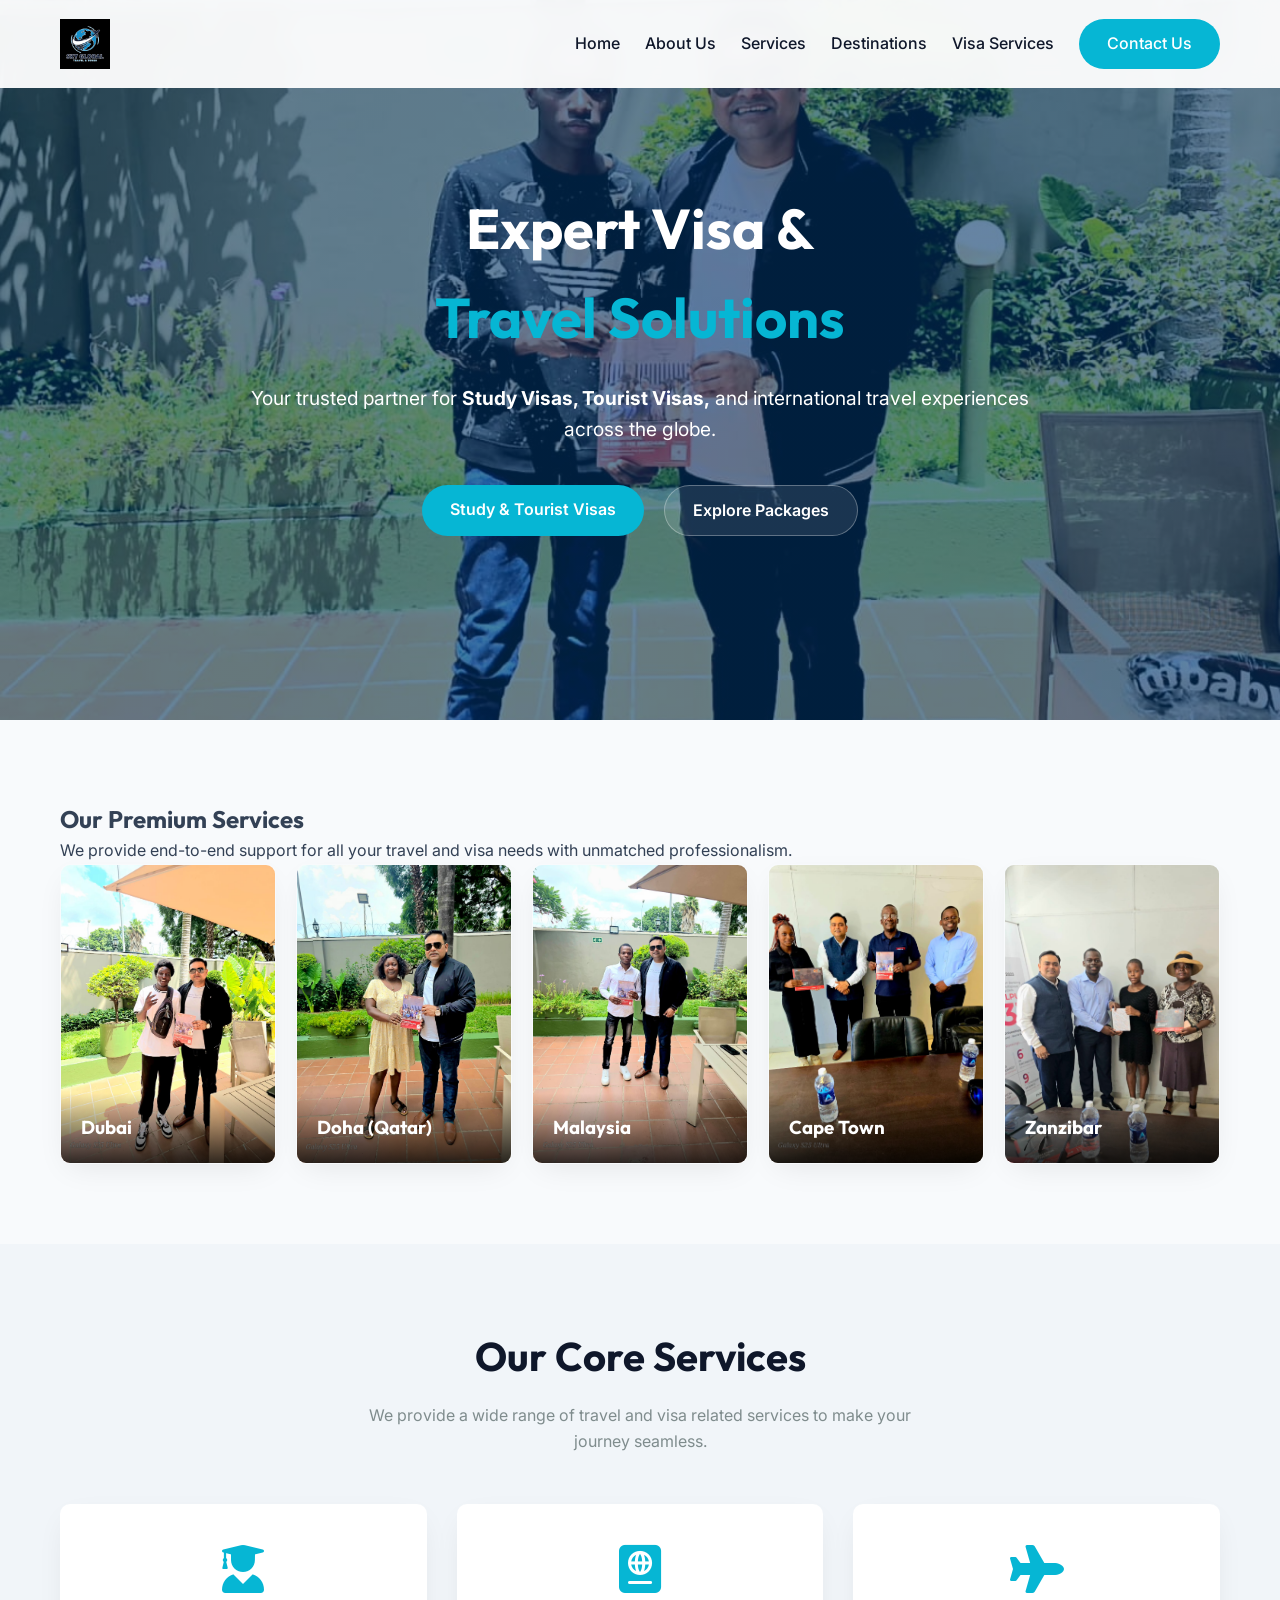
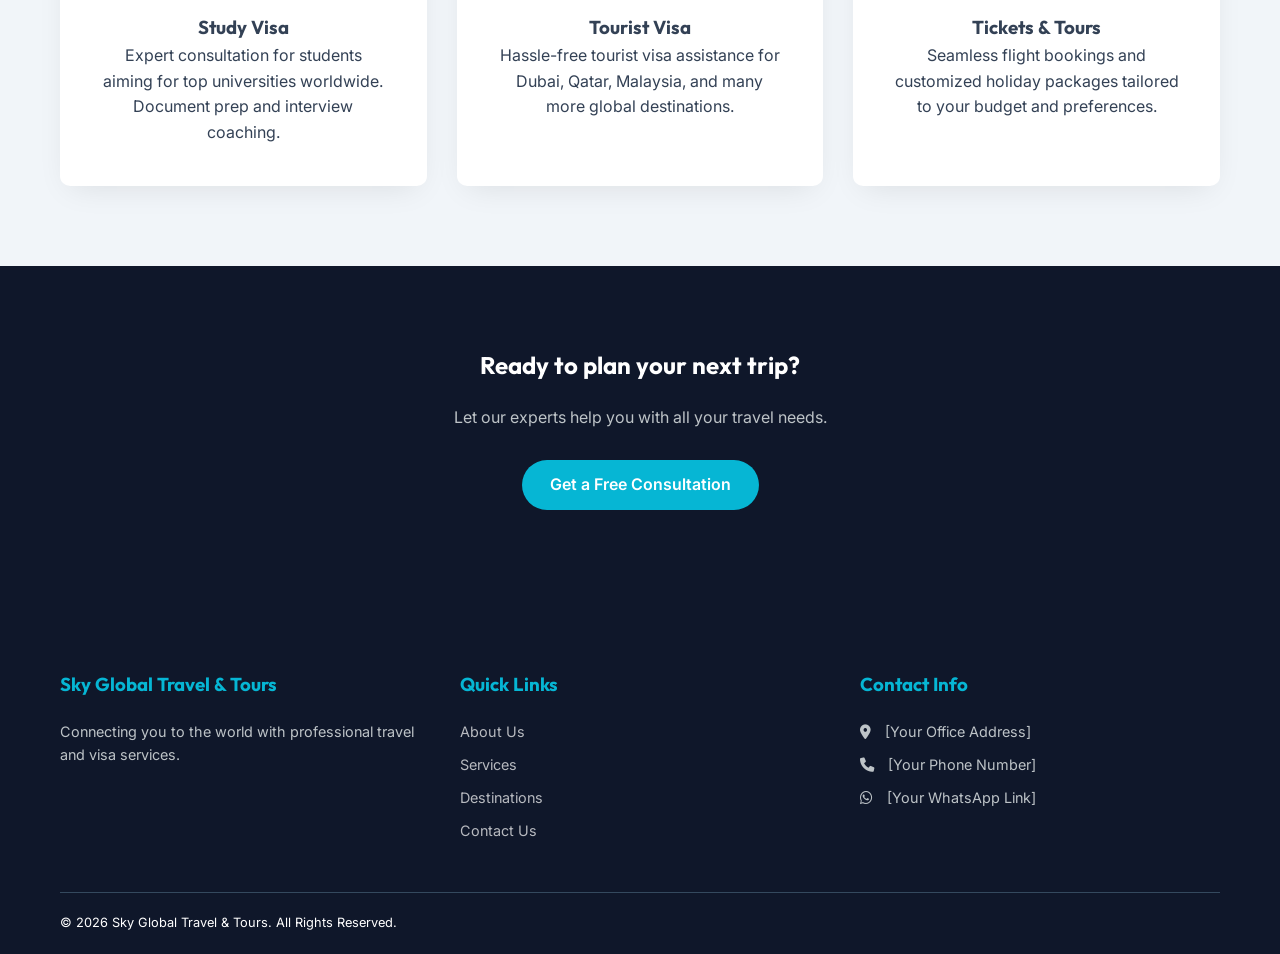
==== index.html @ 218b93a6 "Added travel website files" ====
<!DOCTYPE html>
<html lang="en">

<head>
    <meta charset="UTF-8">
    <meta name="viewport" content="width=device-width, initial-scale=1.0">
    <title>Sky Global Travel & Tours - Your Trusted Travel Partner</title>
    <link rel="stylesheet" href="style/main.css">
    <link rel="stylesheet" href="https://cdnjs.cloudflare.com/ajax/libs/font-awesome/6.0.0/css/all.min.css">
    <link
        href="https://fonts.googleapis.com/css2?family=Inter:wght@400;500;600&family=Outfit:wght@600;700;800&display=swap"
        rel="stylesheet">
    <style>
        .hero {
            height: 80vh;
            background: linear-gradient(rgba(0, 51, 102, 0.6), rgba(0, 51, 102, 0.6)), url('images/IMG_5552.JPG');
            background-size: cover;
            background-position: center;
            display: flex;
            align-items: center;
            justify-content: center;
            text-align: center;
            color: white;
            padding: 0 20px;
        }

        .hero-content h1 {
            font-size: 3.5rem;
            margin-bottom: 20px;
            font-weight: 700;
        }

        .hero-content p {
            font-size: 1.2rem;
            max-width: 800px;
            margin: 0 auto 30px;
        }

        .destination-grid {
            display: grid;
            grid-template-columns: repeat(auto-fit, minmax(200px, 1fr));
            gap: 20px;
        }

        .dest-card {
            position: relative;
            border-radius: 10px;
            overflow: hidden;
            height: 300px;
            box-shadow: var(--shadow);
        }

        .dest-card img {
            width: 100%;
            height: 100%;
            object-fit: cover;
            transition: var(--transition);
        }

        .dest-card:hover img {
            transform: scale(1.1);
        }

        .dest-info {
            position: absolute;
            bottom: 0;
            left: 0;
            right: 0;
            background: linear-gradient(transparent, rgba(0, 0, 0, 0.8));
            padding: 20px;
            color: white;
        }

        .services-grid {
            display: grid;
            grid-template-columns: repeat(auto-fit, minmax(280px, 1fr));
            gap: 30px;
        }

        .service-card {
            background: white;
            padding: 40px;
            border-radius: 10px;
            text-align: center;
            box-shadow: var(--shadow);
            transition: var(--transition);
        }

        .service-card:hover {
            transform: translateY(-10px);
        }

        .service-card i {
            font-size: 3rem;
            color: var(--secondary-color);
            margin-bottom: 20px;
        }
    </style>
</head>

<body>

    <header>
        <div class="container nav-container">
            <div class="logo">
                <a href="index.html"><img src="images/logo/logo.jpeg" alt="Sky Global Logo"></a>
            </div>
            <nav>
                <ul class="nav-links">
                    <li><a href="index.html">Home</a></li>
                    <li><a href="about.html">About Us</a></li>
                    <li><a href="services.html">Services</a></li>
                    <li><a href="destinations.html">Destinations</a></li>
                    <li><a href="visa-services.html">Visa Services</a></li>
                    <li><a href="contact.html" class="btn-primary">Contact Us</a></li>
                </ul>
                <div class="mobile-menu-btn" style="display: none;">
                    <i class="fas fa-bars"></i>
                </div>
            </nav>
        </div>
    </header>

    <section class="hero">
        <div class="hero-content reveal">
            <h1>Expert Visa & <br><span style="color: var(--secondary-color);">Travel Solutions</span></h1>
            <p>Your trusted partner for <strong>Study Visas, Tourist Visas,</strong> and international travel
                experiences across the globe.</p>
            <div style="display: flex; gap: 20px; justify-content: center; margin-top: 40px;">
                <a href="visa-services.html" class="btn-primary">Study & Tourist Visas</a>
                <a href="destinations.html" class="btn-primary"
                    style="background: rgba(255,255,255,0.1); backdrop-filter: blur(5px); border: 1px solid rgba(255,255,255,0.3);">Explore
                    Packages</a>
            </div>
        </div>
    </section>

    <section class="section">
        <div class="container">
            <div class="section-header reveal">
                <h2>Our Premium Services</h2>
                <div class="header-line"></div>
                <p>We provide end-to-end support for all your travel and visa needs with unmatched professionalism.</p>
            </div>
            <div class="destination-grid reveal">
                <div class="dest-card">
                    <img src="images/IMG_5553.JPG" alt="Dubai">
                    <div class="dest-info">
                        <h3>Dubai</h3>
                    </div>
                </div>
                <div class="dest-card">
                    <img src="images/IMG_5554.JPG" alt="Doha">
                    <div class="dest-info">
                        <h3>Doha (Qatar)</h3>
                    </div>
                </div>
                <div class="dest-card">
                    <img src="images/IMG_5555.JPG" alt="Malaysia">
                    <div class="dest-info">
                        <h3>Malaysia</h3>
                    </div>
                </div>
                <div class="dest-card">
                    <img src="images/IMG_5556.JPG" alt="Cape Town">
                    <div class="dest-info">
                        <h3>Cape Town</h3>
                    </div>
                </div>
                <div class="dest-card">
                    <img src="images/IMG_5557.JPG" alt="Zanzibar">
                    <div class="dest-info">
                        <h3>Zanzibar</h3>
                    </div>
                </div>
            </div>
        </div>
    </section>

    <section class="section" style="background: var(--light-bg);">
        <div class="container">
            <div class="section-title">
                <h2>Our Core Services</h2>
                <p>We provide a wide range of travel and visa related services to make your journey seamless.</p>
            </div>
            <div class="services-grid">
                <div class="service-card">
                    <i class="fas fa-user-graduate"></i>
                    <h3>Study Visa</h3>
                    <p>Expert consultation for students aiming for top universities worldwide. Document prep and
                        interview coaching.</p>
                </div>
                <div class="service-card">
                    <i class="fas fa-passport"></i>
                    <h3>Tourist Visa</h3>
                    <p>Hassle-free tourist visa assistance for Dubai, Qatar, Malaysia, and many more global
                        destinations.</p>
                </div>
                <div class="service-card">
                    <i class="fas fa-plane"></i>
                    <h3>Tickets & Tours</h3>
                    <p>Seamless flight bookings and customized holiday packages tailored to your budget and preferences.
                    </p>
                </div>
            </div>
        </div>
    </section>

    <section class="section" style="background: var(--primary-color); color: white; text-align: center;">
        <div class="container">
            <h2>Ready to plan your next trip?</h2>
            <p style="margin: 20px 0 30px; color: #BDC3C7;">Let our experts help you with all your travel needs.</p>
            <a href="contact.html" class="btn-primary" style="background: var(--secondary-color);">Get a Free
                Consultation</a>
        </div>
    </section>

    <footer>
        <div class="container">
            <div class="footer-grid">
                <div class="footer-section">
                    <h3>Sky Global Travel & Tours</h3>
                    <p>Connecting you to the world with professional travel and visa services.</p>
                </div>
                <div class="footer-section">
                    <h3>Quick Links</h3>
                    <ul>
                        <li><a href="about.html">About Us</a></li>
                        <li><a href="services.html">Services</a></li>
                        <li><a href="destinations.html">Destinations</a></li>
                        <li><a href="contact.html">Contact Us</a></li>
                    </ul>
                </div>
                <div class="footer-section">
                    <h3>Contact Info</h3>
                    <p><i class="fas fa-map-marker-alt" style="margin-right: 10px;"></i> [Your Office Address]</p>
                    <p><i class="fas fa-phone" style="margin-right: 10px;"></i> [Your Phone Number]</p>
                    <p><i class="fab fa-whatsapp" style="margin-right: 10px;"></i> [Your WhatsApp Link]</p>
                </div>
            </div>
            <div class="footer-bottom">
                <p>&copy; 2026 Sky Global Travel & Tours. All Rights Reserved.</p>
            </div>
        </div>
    </footer>

    <script src="js/main.js"></script>
</body>

</html>
---- style/main.css ----
:root {
    --primary-color: #0f172a;
    --secondary-color: #06b6d4;
    --accent-color: #f8fafc;
    --text-color: #334155;
    --light-bg: #f1f5f9;
    --glass-bg: rgba(255, 255, 255, 0.7);
    --glass-border: rgba(255, 255, 255, 0.2);
    --transition: all 0.4s cubic-bezier(0.4, 0, 0.2, 1);
    --shadow: 0 10px 30px -10px rgba(0, 0, 0, 0.1);
    --font-heading: 'Outfit', sans-serif;
    --font-body: 'Inter', sans-serif;
}

* {
    margin: 0;
    padding: 0;
    box-sizing: border-box;
}

body {
    font-family: var(--font-body);
    line-height: 1.6;
    color: var(--text-color);
    background-color: var(--accent-color);
    overflow-x: hidden;
}

h1,
h2,
h3,
h4,
.logo {
    font-family: var(--font-heading);
    font-weight: 700;
}

a {
    text-decoration: none;
    color: inherit;
    transition: var(--transition);
}

ul {
    list-style: none;
}

img {
    max-width: 100%;
    display: block;
}

.container {
    max-width: 1200px;
    margin: 0 auto;
    padding: 0 20px;
}

/* Header Styles */
/* Glassmorphism Classes */
.glass {
    background: var(--glass-bg);
    backdrop-filter: blur(12px);
    -webkit-backdrop-filter: blur(12px);
    border: 1px solid var(--glass-border);
}

header {
    background: rgba(255, 255, 255, 0.95);
    backdrop-filter: blur(10px);
    color: var(--primary-color);
    padding: 1.2rem 0;
    position: fixed;
    width: 100%;
    top: 0;
    z-index: 1000;
    transition: var(--transition);
}

header.scrolled {
    padding: 0.8rem 0;
    background: white;
    box-shadow: var(--shadow);
}

header nav ul li a {
    color: var(--primary-color) !important;
}

header .btn-primary {
    color: white !important;
}

.nav-container {
    display: flex;
    justify-content: space-between;
    align-items: center;
}

.logo {
    display: flex;
    align-items: center;
}

.logo img {
    height: 50px;
    /* Slightly smaller for better fit */
    width: auto;
}

.nav-links {
    display: flex;
    gap: 25px;
    align-items: center;
}

.nav-links a {
    font-weight: 500;
    color: var(--primary-color);
}

.nav-links a:hover {
    color: var(--secondary-color);
}

.btn-primary {
    background: var(--secondary-color);
    color: white;
    padding: 12px 28px;
    border-radius: 50px;
    text-decoration: none;
    font-weight: 600;
    transition: var(--transition);
    display: inline-block;
}

.btn-primary:hover {
    background: #0891b2;
    transform: scale(1.05);
    box-shadow: 0 10px 20px -5px rgba(6, 182, 212, 0.4);
}

/* Animations */
@keyframes fadeUp {
    from {
        opacity: 0;
        transform: translateY(30px);
    }

    to {
        opacity: 1;
        transform: translateY(0);
    }
}

@keyframes fadeIn {
    from {
        opacity: 0;
    }

    to {
        opacity: 1;
    }
}

.reveal {
    opacity: 0;
    transition: var(--transition);
}

.reveal.active {
    animation: fadeUp 0.8s forwards;
}

.hero {
    height: 100vh;
    background: linear-gradient(rgba(15, 23, 42, 0.7), rgba(15, 23, 42, 0.7)), url('../images/IMG_5552.JPG');
    background-size: cover;
    background-position: center;
    background-attachment: fixed;
    display: flex;
    align-items: center;
    justify-content: center;
    color: white;
    text-align: center;
    margin-top: 0;
}

.hero-content h1 {
    font-size: 4rem;
    margin-bottom: 2rem;
    animation: fadeIn 1.5s ease;
}

.service-card,
.dest-card {
    transition: var(--transition);
    border: 1px solid transparent;
}

.service-card:hover,
.dest-card:hover {
    transform: translateY(-10px);
    box-shadow: 0 20px 40px -15px rgba(0, 0, 0, 0.15);
    border-color: var(--secondary-color);
}

/* Footer Styles */
footer {
    background: var(--primary-color);
    color: white;
    padding: 80px 0 20px;
}

footer h3,
footer h4 {
    color: var(--secondary-color);
    margin-bottom: 25px;
}

footer ul li a {
    color: rgba(255, 255, 255, 0.7);
    text-decoration: none;
    transition: var(--transition);
}

footer ul li a:hover {
    color: var(--secondary-color);
    padding-left: 5px;
}

.footer-grid {
    display: grid;
    grid-template-columns: repeat(auto-fit, minmax(250px, 1fr));
    gap: 40px;
    margin-bottom: 40px;
}

.footer-section h3 {
    margin-bottom: 20px;
    color: var(--secondary-color);
}

.footer-section p,
.footer-section li {
    margin-bottom: 10px;
    font-size: 0.9rem;
    color: #BDC3C7;
}

.footer-bottom {
    border-top: 1px solid #34495E;
    padding-top: 20px;
    font-size: 0.8rem;
}

/* Common Sections */
.section {
    padding: 80px 0;
}

.section-title {
    text-align: center;
    margin-bottom: 50px;
}

.section-title h2 {
    font-size: 2.5rem;
    color: var(--primary-color);
    margin-bottom: 15px;
}

.section-title p {
    color: #7F8C8D;
    max-width: 600px;
    margin: 0 auto;
}

/* Responsive Design */
@media (max-width: 1024px) {
    .container {
        max-width: 950px;
    }

    .hero-content h1 {
        font-size: 3.2rem;
    }
}

@media (max-width: 768px) {
    header {
        padding: 0.8rem 0;
    }

    .nav-links {
        position: fixed;
        top: 0;
        right: -100%;
        width: 80%;
        height: 100vh;
        background: white;
        flex-direction: column;
        align-items: center;
        justify-content: center;
        transition: 0.5s;
        box-shadow: -10px 0 30px rgba(0, 0, 0, 0.1);
        z-index: 999;
    }

    .nav-links.active {
        right: 0;
    }

    .mobile-menu-btn {
        display: block !important;
        font-size: 1.5rem;
        cursor: pointer;
        color: var(--primary-color);
        z-index: 1001;
    }

    .hero-content h1 {
        font-size: 2.5rem;
    }

    .section {
        padding: 50px 0;
    }

    .section-title h2 {
        font-size: 2rem;
    }

    .destination-grid,
    .services-grid,
    .about-grid,
    .footer-grid {
        grid-template-columns: 1fr !important;
        gap: 20px;
    }

    .dest-item {
        grid-template-columns: 1fr !important;
        gap: 20px !important;
    }

    .package-container {
        flex-direction: column;
    }

    .package-sidebar {
        width: 100% !important;
        margin-top: 30px;
    }

    .visa-tabs {
        flex-wrap: wrap;
        gap: 10px;
    }

    .visa-tabs button {
        flex: 1 1 100%;
    }
}

@media (max-width: 480px) {
    .hero-content h1 {
        font-size: 2rem;
    }

    .btn-primary {
        padding: 10px 20px;
        width: 100%;
        text-align: center;
    }
}
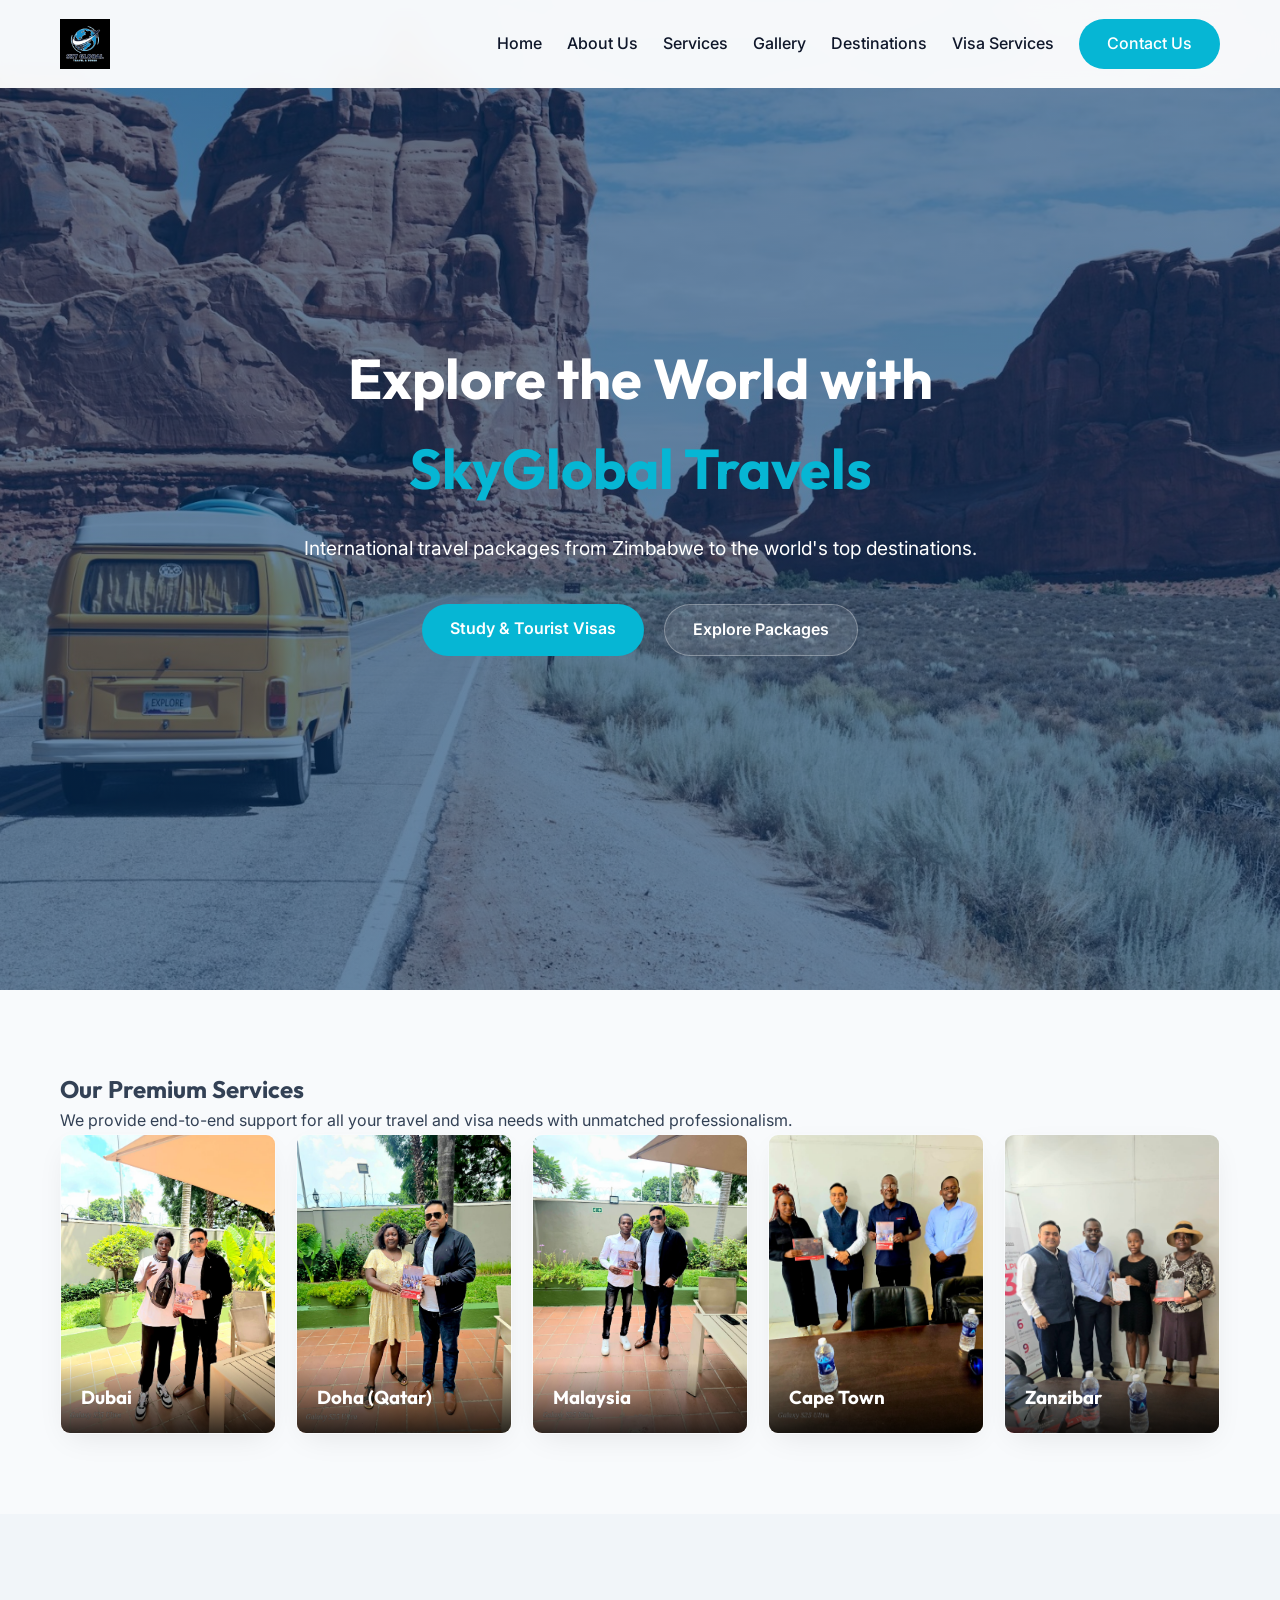
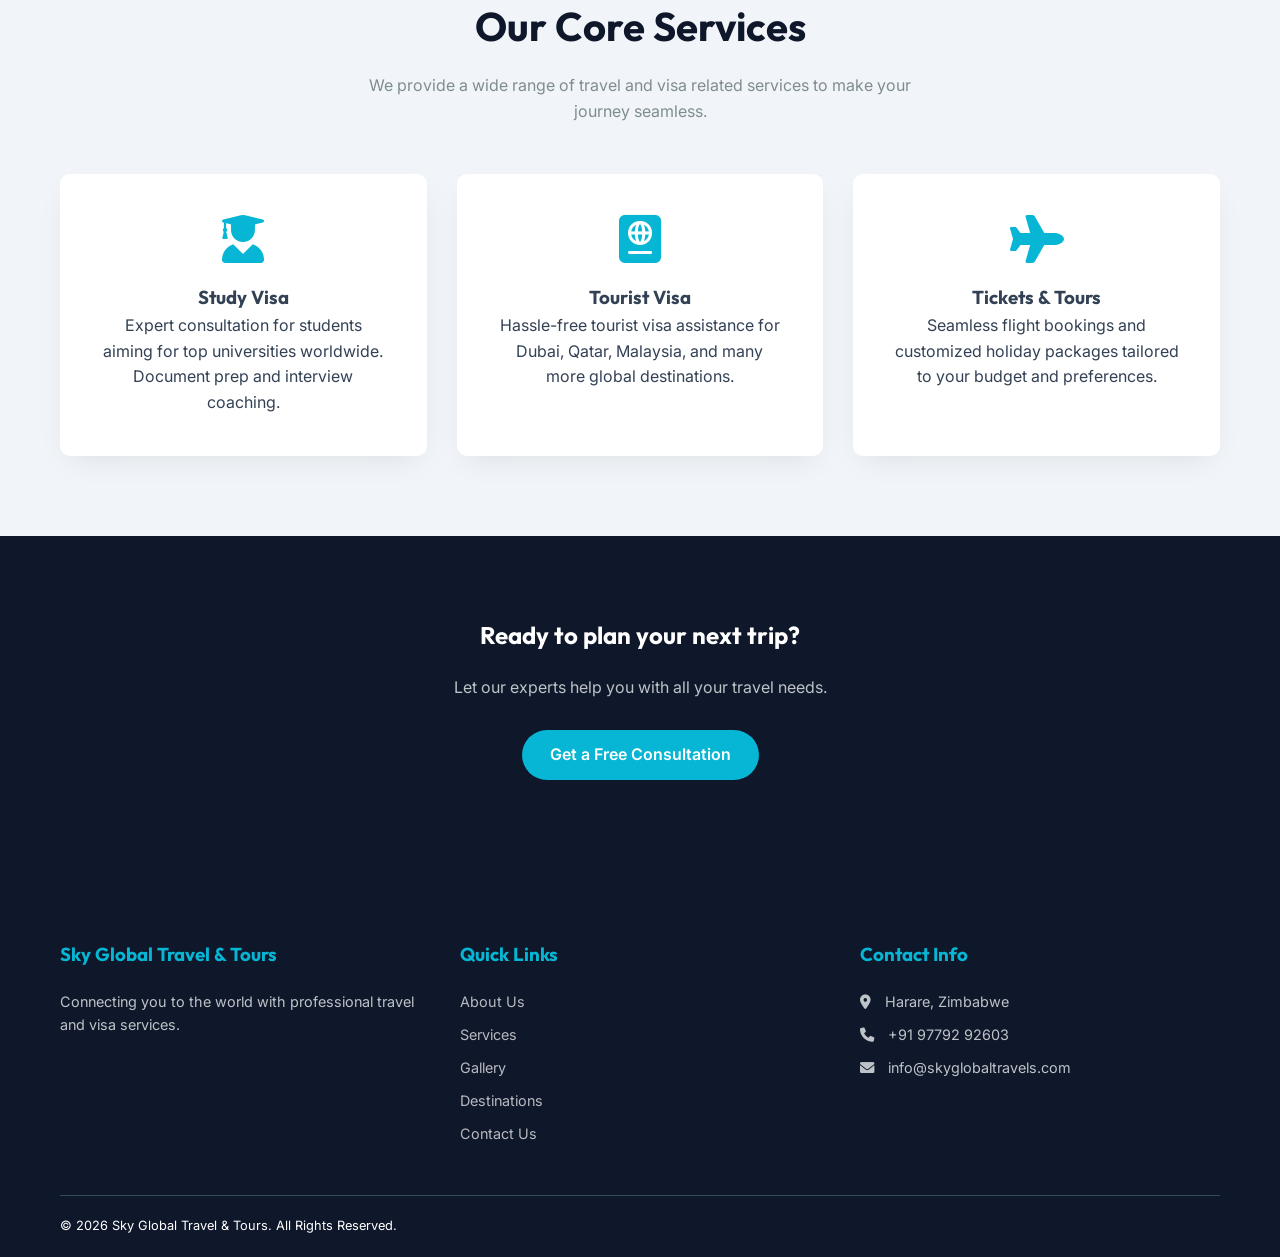
==== commit 7758a3b4: "Initial commit" ====
--- a/index.html
+++ b/index.html
@@ -12,8 +12,8 @@
         rel="stylesheet">
     <style>
         .hero {
-            height: 80vh;
-            background: linear-gradient(rgba(0, 51, 102, 0.6), rgba(0, 51, 102, 0.6)), url('images/IMG_5552.JPG');
+            height: 110vh;
+            background: linear-gradient(rgba(0, 51, 102, 0.6), rgba(0, 51, 102, 0.6)), url('images/hero.jpeg');
             background-size: cover;
             background-position: center;
             display: flex;
@@ -110,6 +110,7 @@
                     <li><a href="index.html">Home</a></li>
                     <li><a href="about.html">About Us</a></li>
                     <li><a href="services.html">Services</a></li>
+                    <li><a href="gallery.html">Gallery</a></li>
                     <li><a href="destinations.html">Destinations</a></li>
                     <li><a href="visa-services.html">Visa Services</a></li>
                     <li><a href="contact.html" class="btn-primary">Contact Us</a></li>
@@ -123,9 +124,8 @@
 
     <section class="hero">
         <div class="hero-content reveal">
-            <h1>Expert Visa & <br><span style="color: var(--secondary-color);">Travel Solutions</span></h1>
-            <p>Your trusted partner for <strong>Study Visas, Tourist Visas,</strong> and international travel
-                experiences across the globe.</p>
+            <h1>Explore the World with <br><span style="color: var(--secondary-color);">SkyGlobal Travels</span></h1>
+            <p>International travel packages from Zimbabwe to the world's top destinations.</p>
             <div style="display: flex; gap: 20px; justify-content: center; margin-top: 40px;">
                 <a href="visa-services.html" class="btn-primary">Study & Tourist Visas</a>
                 <a href="destinations.html" class="btn-primary"
@@ -227,15 +227,16 @@
                     <ul>
                         <li><a href="about.html">About Us</a></li>
                         <li><a href="services.html">Services</a></li>
+                        <li><a href="gallery.html">Gallery</a></li>
                         <li><a href="destinations.html">Destinations</a></li>
                         <li><a href="contact.html">Contact Us</a></li>
                     </ul>
                 </div>
                 <div class="footer-section">
                     <h3>Contact Info</h3>
-                    <p><i class="fas fa-map-marker-alt" style="margin-right: 10px;"></i> [Your Office Address]</p>
-                    <p><i class="fas fa-phone" style="margin-right: 10px;"></i> [Your Phone Number]</p>
-                    <p><i class="fab fa-whatsapp" style="margin-right: 10px;"></i> [Your WhatsApp Link]</p>
+                    <p><i class="fas fa-map-marker-alt" style="margin-right: 10px;"></i> Harare, Zimbabwe</p>
+                    <p><i class="fas fa-phone" style="margin-right: 10px;"></i> +91 97792 92603</p>
+                    <p><i class="fas fa-envelope" style="margin-right: 10px;"></i> info@skyglobaltravels.com</p>
                 </div>
             </div>
             <div class="footer-bottom">
--- a/style/main.css
+++ b/style/main.css
@@ -173,8 +173,8 @@
 }
 
 .hero {
-    height: 100vh;
-    background: linear-gradient(rgba(15, 23, 42, 0.7), rgba(15, 23, 42, 0.7)), url('../images/IMG_5552.JPG');
+    height: 110vh;
+    background: linear-gradient(rgba(15, 23, 42, 0.7), rgba(15, 23, 42, 0.7)), url('../images/hero.jpeg');
     background-size: cover;
     background-position: center;
     background-attachment: fixed;
@@ -288,6 +288,9 @@
 }
 
 @media (max-width: 768px) {
+    .container {
+        padding: 0 15px;
+    }
     header {
         padding: 0.8rem 0;
     }
@@ -296,15 +299,16 @@
         position: fixed;
         top: 0;
         right: -100%;
-        width: 80%;
+        width: 100%;
         height: 100vh;
         background: white;
         flex-direction: column;
         align-items: center;
         justify-content: center;
         transition: 0.5s;
-        box-shadow: -10px 0 30px rgba(0, 0, 0, 0.1);
-        z-index: 999;
+        box-shadow: none;
+        z-index: 1002;
+        gap: 2rem;
     }
 
     .nav-links.active {
@@ -313,14 +317,28 @@
 
     .mobile-menu-btn {
         display: block !important;
-        font-size: 1.5rem;
+        font-size: 1.8rem;
         cursor: pointer;
         color: var(--primary-color);
-        z-index: 1001;
+        z-index: 1003;
+        position: relative;
+    }
+
+    .hero-content {
+        padding: 0 20px;
     }
 
     .hero-content h1 {
-        font-size: 2.5rem;
+        font-size: 2.2rem;
+        line-height: 1.2;
+    }
+
+    .hero {
+        background-attachment: scroll; /* Better for mobile performance */
+    }
+
+    .hero-mini {
+        height: 70vh !important;
     }
 
     .section {
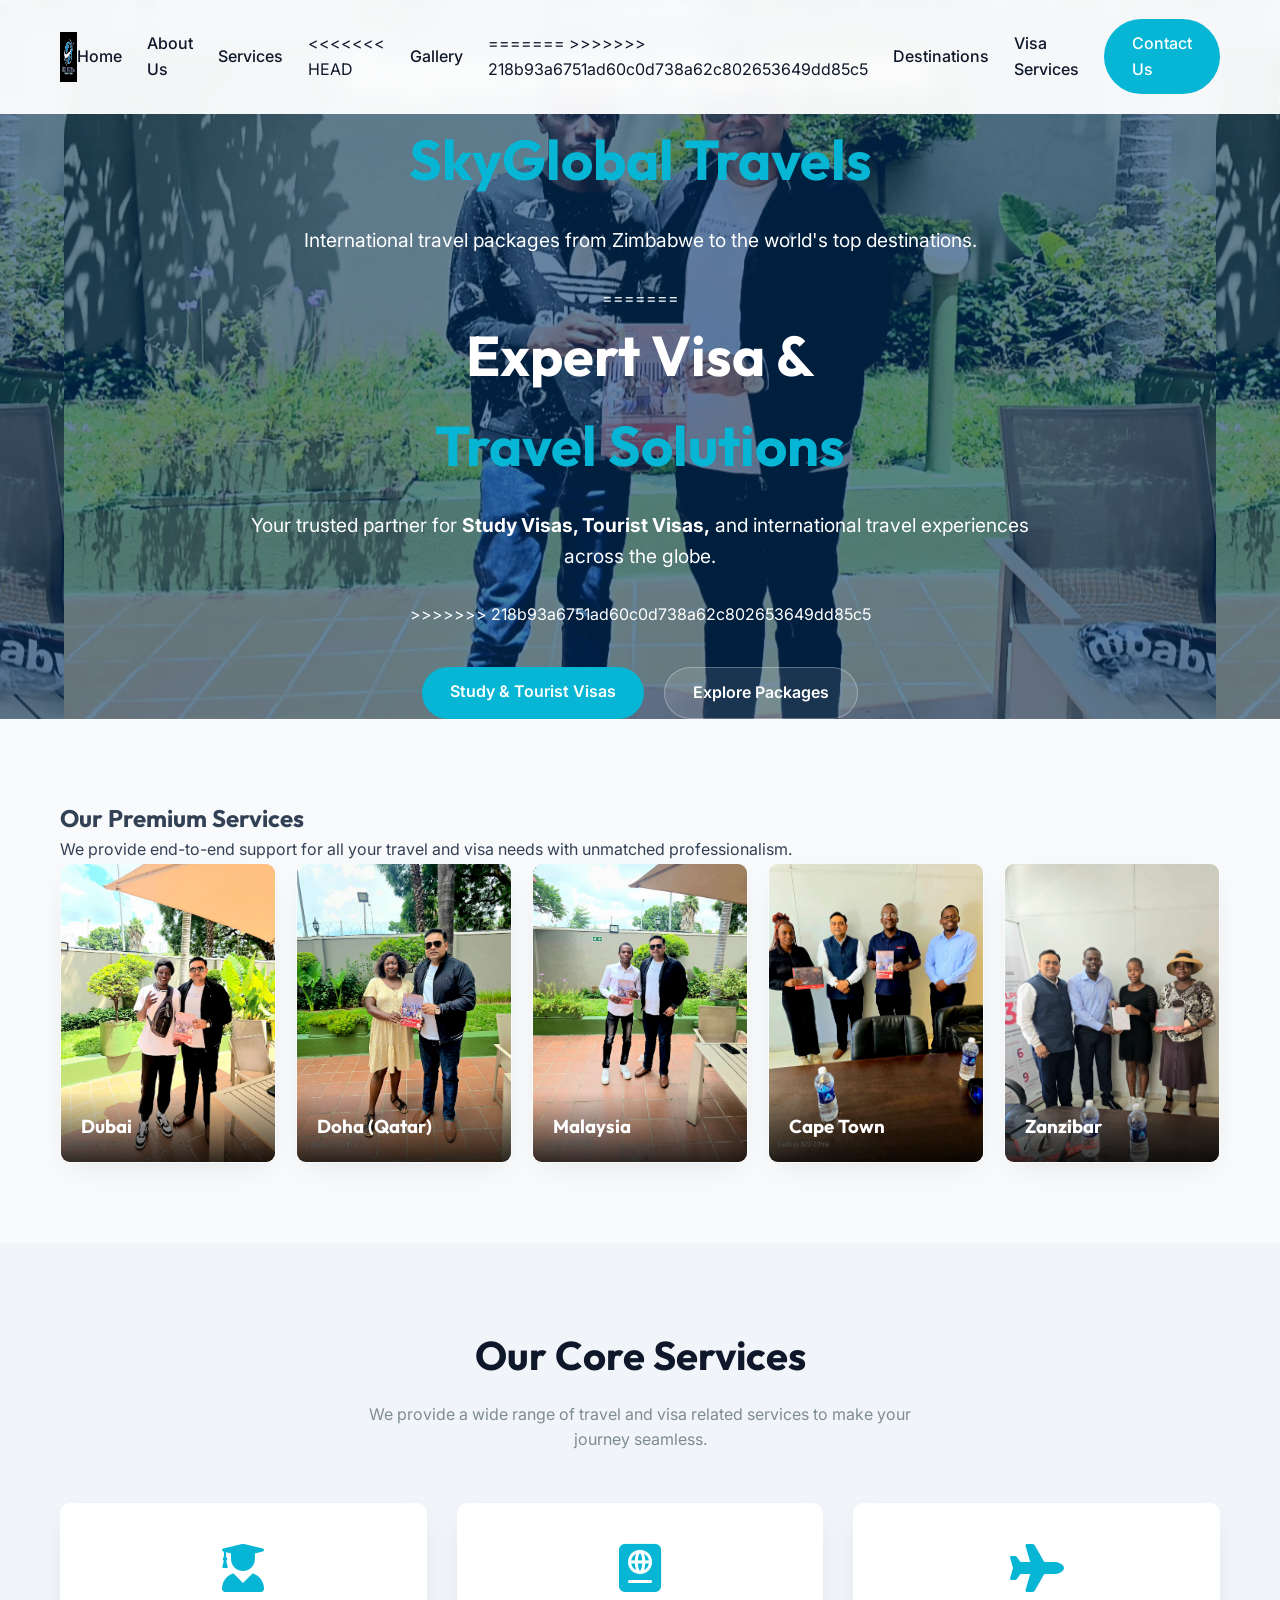
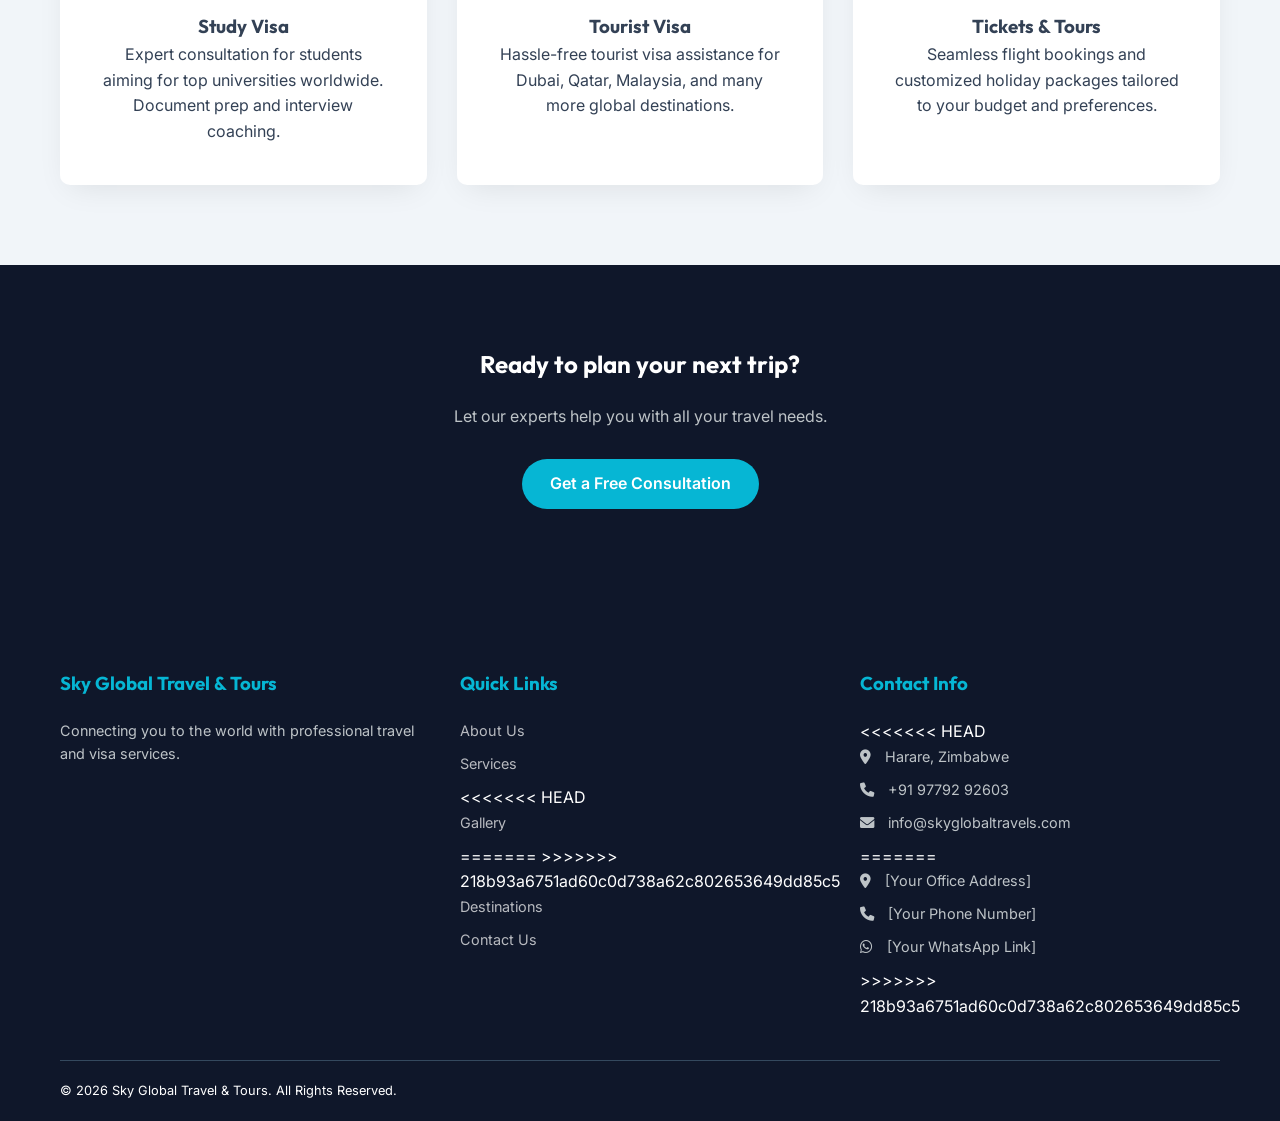
==== commit b23357e5: "merged remote changes" ====
--- a/index.html
+++ b/index.html
@@ -12,8 +12,13 @@
         rel="stylesheet">
     <style>
         .hero {
+<<<<<<< HEAD
             height: 110vh;
             background: linear-gradient(rgba(0, 51, 102, 0.6), rgba(0, 51, 102, 0.6)), url('images/hero.jpeg');
+=======
+            height: 80vh;
+            background: linear-gradient(rgba(0, 51, 102, 0.6), rgba(0, 51, 102, 0.6)), url('images/IMG_5552.JPG');
+>>>>>>> 218b93a6751ad60c0d738a62c802653649dd85c5
             background-size: cover;
             background-position: center;
             display: flex;
@@ -110,7 +115,10 @@
                     <li><a href="index.html">Home</a></li>
                     <li><a href="about.html">About Us</a></li>
                     <li><a href="services.html">Services</a></li>
+<<<<<<< HEAD
                     <li><a href="gallery.html">Gallery</a></li>
+=======
+>>>>>>> 218b93a6751ad60c0d738a62c802653649dd85c5
                     <li><a href="destinations.html">Destinations</a></li>
                     <li><a href="visa-services.html">Visa Services</a></li>
                     <li><a href="contact.html" class="btn-primary">Contact Us</a></li>
@@ -124,8 +132,14 @@
 
     <section class="hero">
         <div class="hero-content reveal">
+<<<<<<< HEAD
             <h1>Explore the World with <br><span style="color: var(--secondary-color);">SkyGlobal Travels</span></h1>
             <p>International travel packages from Zimbabwe to the world's top destinations.</p>
+=======
+            <h1>Expert Visa & <br><span style="color: var(--secondary-color);">Travel Solutions</span></h1>
+            <p>Your trusted partner for <strong>Study Visas, Tourist Visas,</strong> and international travel
+                experiences across the globe.</p>
+>>>>>>> 218b93a6751ad60c0d738a62c802653649dd85c5
             <div style="display: flex; gap: 20px; justify-content: center; margin-top: 40px;">
                 <a href="visa-services.html" class="btn-primary">Study & Tourist Visas</a>
                 <a href="destinations.html" class="btn-primary"
@@ -227,16 +241,25 @@
                     <ul>
                         <li><a href="about.html">About Us</a></li>
                         <li><a href="services.html">Services</a></li>
+<<<<<<< HEAD
                         <li><a href="gallery.html">Gallery</a></li>
+=======
+>>>>>>> 218b93a6751ad60c0d738a62c802653649dd85c5
                         <li><a href="destinations.html">Destinations</a></li>
                         <li><a href="contact.html">Contact Us</a></li>
                     </ul>
                 </div>
                 <div class="footer-section">
                     <h3>Contact Info</h3>
+<<<<<<< HEAD
                     <p><i class="fas fa-map-marker-alt" style="margin-right: 10px;"></i> Harare, Zimbabwe</p>
                     <p><i class="fas fa-phone" style="margin-right: 10px;"></i> +91 97792 92603</p>
                     <p><i class="fas fa-envelope" style="margin-right: 10px;"></i> info@skyglobaltravels.com</p>
+=======
+                    <p><i class="fas fa-map-marker-alt" style="margin-right: 10px;"></i> [Your Office Address]</p>
+                    <p><i class="fas fa-phone" style="margin-right: 10px;"></i> [Your Phone Number]</p>
+                    <p><i class="fab fa-whatsapp" style="margin-right: 10px;"></i> [Your WhatsApp Link]</p>
+>>>>>>> 218b93a6751ad60c0d738a62c802653649dd85c5
                 </div>
             </div>
             <div class="footer-bottom">
--- a/style/main.css
+++ b/style/main.css
@@ -173,8 +173,13 @@
 }
 
 .hero {
+<<<<<<< HEAD
     height: 110vh;
     background: linear-gradient(rgba(15, 23, 42, 0.7), rgba(15, 23, 42, 0.7)), url('../images/hero.jpeg');
+=======
+    height: 100vh;
+    background: linear-gradient(rgba(15, 23, 42, 0.7), rgba(15, 23, 42, 0.7)), url('../images/IMG_5552.JPG');
+>>>>>>> 218b93a6751ad60c0d738a62c802653649dd85c5
     background-size: cover;
     background-position: center;
     background-attachment: fixed;
@@ -288,9 +293,12 @@
 }
 
 @media (max-width: 768px) {
+<<<<<<< HEAD
     .container {
         padding: 0 15px;
     }
+=======
+>>>>>>> 218b93a6751ad60c0d738a62c802653649dd85c5
     header {
         padding: 0.8rem 0;
     }
@@ -299,16 +307,25 @@
         position: fixed;
         top: 0;
         right: -100%;
+<<<<<<< HEAD
         width: 100%;
+=======
+        width: 80%;
+>>>>>>> 218b93a6751ad60c0d738a62c802653649dd85c5
         height: 100vh;
         background: white;
         flex-direction: column;
         align-items: center;
         justify-content: center;
         transition: 0.5s;
+<<<<<<< HEAD
         box-shadow: none;
         z-index: 1002;
         gap: 2rem;
+=======
+        box-shadow: -10px 0 30px rgba(0, 0, 0, 0.1);
+        z-index: 999;
+>>>>>>> 218b93a6751ad60c0d738a62c802653649dd85c5
     }
 
     .nav-links.active {
@@ -317,6 +334,7 @@
 
     .mobile-menu-btn {
         display: block !important;
+<<<<<<< HEAD
         font-size: 1.8rem;
         cursor: pointer;
         color: var(--primary-color);
@@ -339,6 +357,16 @@
 
     .hero-mini {
         height: 70vh !important;
+=======
+        font-size: 1.5rem;
+        cursor: pointer;
+        color: var(--primary-color);
+        z-index: 1001;
+    }
+
+    .hero-content h1 {
+        font-size: 2.5rem;
+>>>>>>> 218b93a6751ad60c0d738a62c802653649dd85c5
     }
 
     .section {
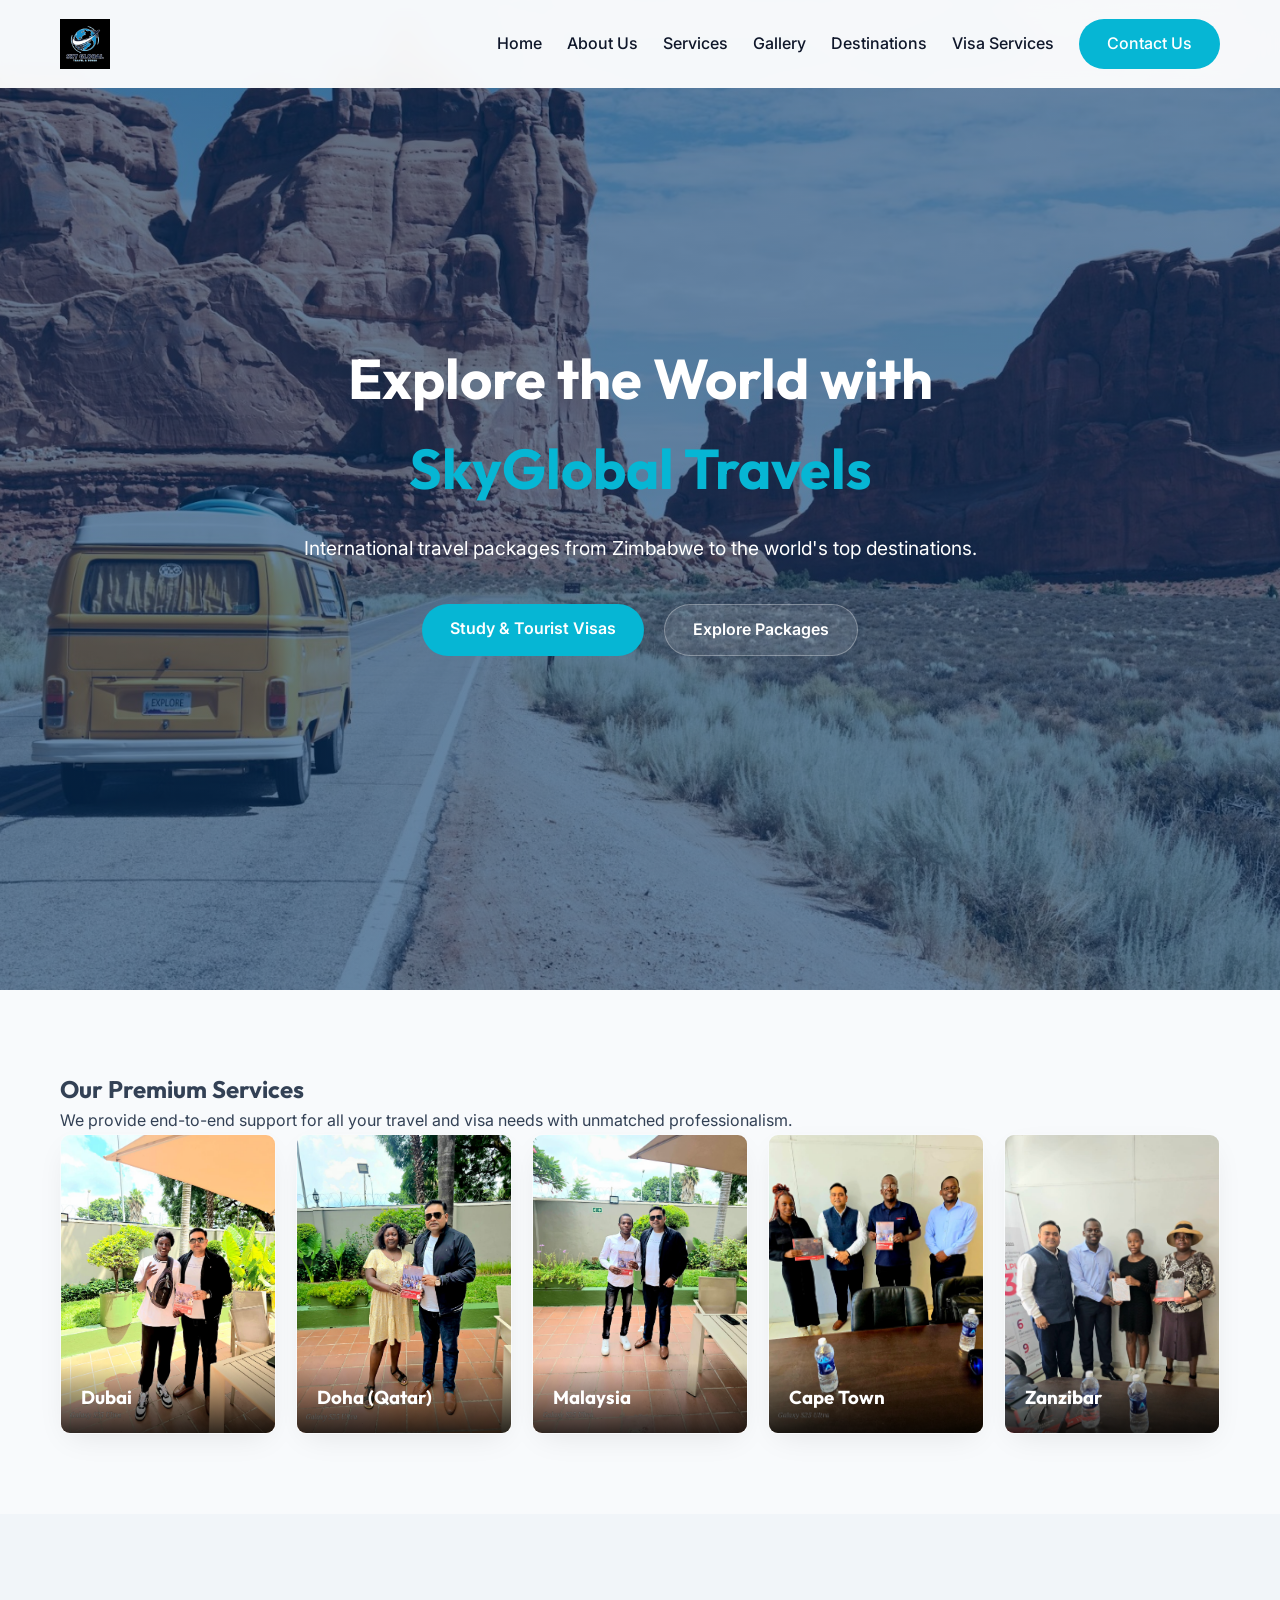
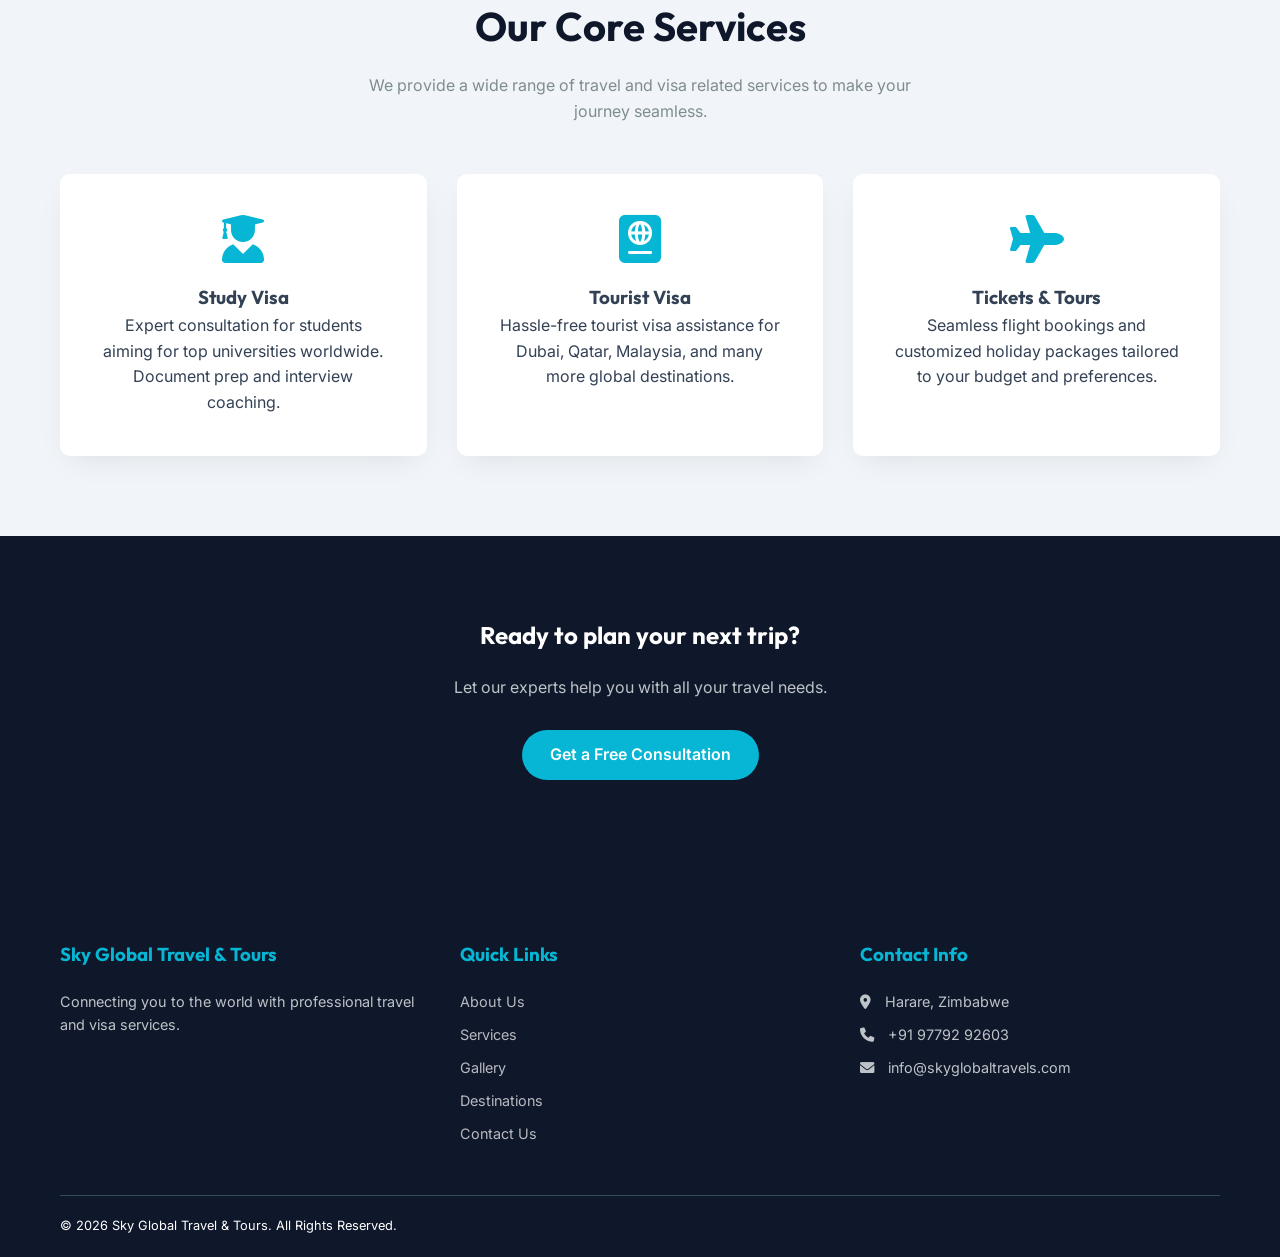
==== commit 89e3d1f3: "Resolve merge conflicts and fix hero section heights" ====
--- a/index.html
+++ b/index.html
@@ -12,13 +12,8 @@
         rel="stylesheet">
     <style>
         .hero {
-<<<<<<< HEAD
             height: 110vh;
             background: linear-gradient(rgba(0, 51, 102, 0.6), rgba(0, 51, 102, 0.6)), url('images/hero.jpeg');
-=======
-            height: 80vh;
-            background: linear-gradient(rgba(0, 51, 102, 0.6), rgba(0, 51, 102, 0.6)), url('images/IMG_5552.JPG');
->>>>>>> 218b93a6751ad60c0d738a62c802653649dd85c5
             background-size: cover;
             background-position: center;
             display: flex;
@@ -115,10 +110,7 @@
                     <li><a href="index.html">Home</a></li>
                     <li><a href="about.html">About Us</a></li>
                     <li><a href="services.html">Services</a></li>
-<<<<<<< HEAD
                     <li><a href="gallery.html">Gallery</a></li>
-=======
->>>>>>> 218b93a6751ad60c0d738a62c802653649dd85c5
                     <li><a href="destinations.html">Destinations</a></li>
                     <li><a href="visa-services.html">Visa Services</a></li>
                     <li><a href="contact.html" class="btn-primary">Contact Us</a></li>
@@ -132,14 +124,8 @@
 
     <section class="hero">
         <div class="hero-content reveal">
-<<<<<<< HEAD
             <h1>Explore the World with <br><span style="color: var(--secondary-color);">SkyGlobal Travels</span></h1>
             <p>International travel packages from Zimbabwe to the world's top destinations.</p>
-=======
-            <h1>Expert Visa & <br><span style="color: var(--secondary-color);">Travel Solutions</span></h1>
-            <p>Your trusted partner for <strong>Study Visas, Tourist Visas,</strong> and international travel
-                experiences across the globe.</p>
->>>>>>> 218b93a6751ad60c0d738a62c802653649dd85c5
             <div style="display: flex; gap: 20px; justify-content: center; margin-top: 40px;">
                 <a href="visa-services.html" class="btn-primary">Study & Tourist Visas</a>
                 <a href="destinations.html" class="btn-primary"
@@ -241,25 +227,16 @@
                     <ul>
                         <li><a href="about.html">About Us</a></li>
                         <li><a href="services.html">Services</a></li>
-<<<<<<< HEAD
                         <li><a href="gallery.html">Gallery</a></li>
-=======
->>>>>>> 218b93a6751ad60c0d738a62c802653649dd85c5
                         <li><a href="destinations.html">Destinations</a></li>
                         <li><a href="contact.html">Contact Us</a></li>
                     </ul>
                 </div>
                 <div class="footer-section">
                     <h3>Contact Info</h3>
-<<<<<<< HEAD
                     <p><i class="fas fa-map-marker-alt" style="margin-right: 10px;"></i> Harare, Zimbabwe</p>
                     <p><i class="fas fa-phone" style="margin-right: 10px;"></i> +91 97792 92603</p>
                     <p><i class="fas fa-envelope" style="margin-right: 10px;"></i> info@skyglobaltravels.com</p>
-=======
-                    <p><i class="fas fa-map-marker-alt" style="margin-right: 10px;"></i> [Your Office Address]</p>
-                    <p><i class="fas fa-phone" style="margin-right: 10px;"></i> [Your Phone Number]</p>
-                    <p><i class="fab fa-whatsapp" style="margin-right: 10px;"></i> [Your WhatsApp Link]</p>
->>>>>>> 218b93a6751ad60c0d738a62c802653649dd85c5
                 </div>
             </div>
             <div class="footer-bottom">
--- a/style/main.css
+++ b/style/main.css
@@ -173,13 +173,8 @@
 }
 
 .hero {
-<<<<<<< HEAD
     height: 110vh;
     background: linear-gradient(rgba(15, 23, 42, 0.7), rgba(15, 23, 42, 0.7)), url('../images/hero.jpeg');
-=======
-    height: 100vh;
-    background: linear-gradient(rgba(15, 23, 42, 0.7), rgba(15, 23, 42, 0.7)), url('../images/IMG_5552.JPG');
->>>>>>> 218b93a6751ad60c0d738a62c802653649dd85c5
     background-size: cover;
     background-position: center;
     background-attachment: fixed;
@@ -293,12 +288,9 @@
 }
 
 @media (max-width: 768px) {
-<<<<<<< HEAD
     .container {
         padding: 0 15px;
     }
-=======
->>>>>>> 218b93a6751ad60c0d738a62c802653649dd85c5
     header {
         padding: 0.8rem 0;
     }
@@ -307,25 +299,16 @@
         position: fixed;
         top: 0;
         right: -100%;
-<<<<<<< HEAD
         width: 100%;
-=======
-        width: 80%;
->>>>>>> 218b93a6751ad60c0d738a62c802653649dd85c5
         height: 100vh;
         background: white;
         flex-direction: column;
         align-items: center;
         justify-content: center;
         transition: 0.5s;
-<<<<<<< HEAD
         box-shadow: none;
         z-index: 1002;
         gap: 2rem;
-=======
-        box-shadow: -10px 0 30px rgba(0, 0, 0, 0.1);
-        z-index: 999;
->>>>>>> 218b93a6751ad60c0d738a62c802653649dd85c5
     }
 
     .nav-links.active {
@@ -334,7 +317,6 @@
 
     .mobile-menu-btn {
         display: block !important;
-<<<<<<< HEAD
         font-size: 1.8rem;
         cursor: pointer;
         color: var(--primary-color);
@@ -357,16 +339,6 @@
 
     .hero-mini {
         height: 70vh !important;
-=======
-        font-size: 1.5rem;
-        cursor: pointer;
-        color: var(--primary-color);
-        z-index: 1001;
-    }
-
-    .hero-content h1 {
-        font-size: 2.5rem;
->>>>>>> 218b93a6751ad60c0d738a62c802653649dd85c5
     }
 
     .section {
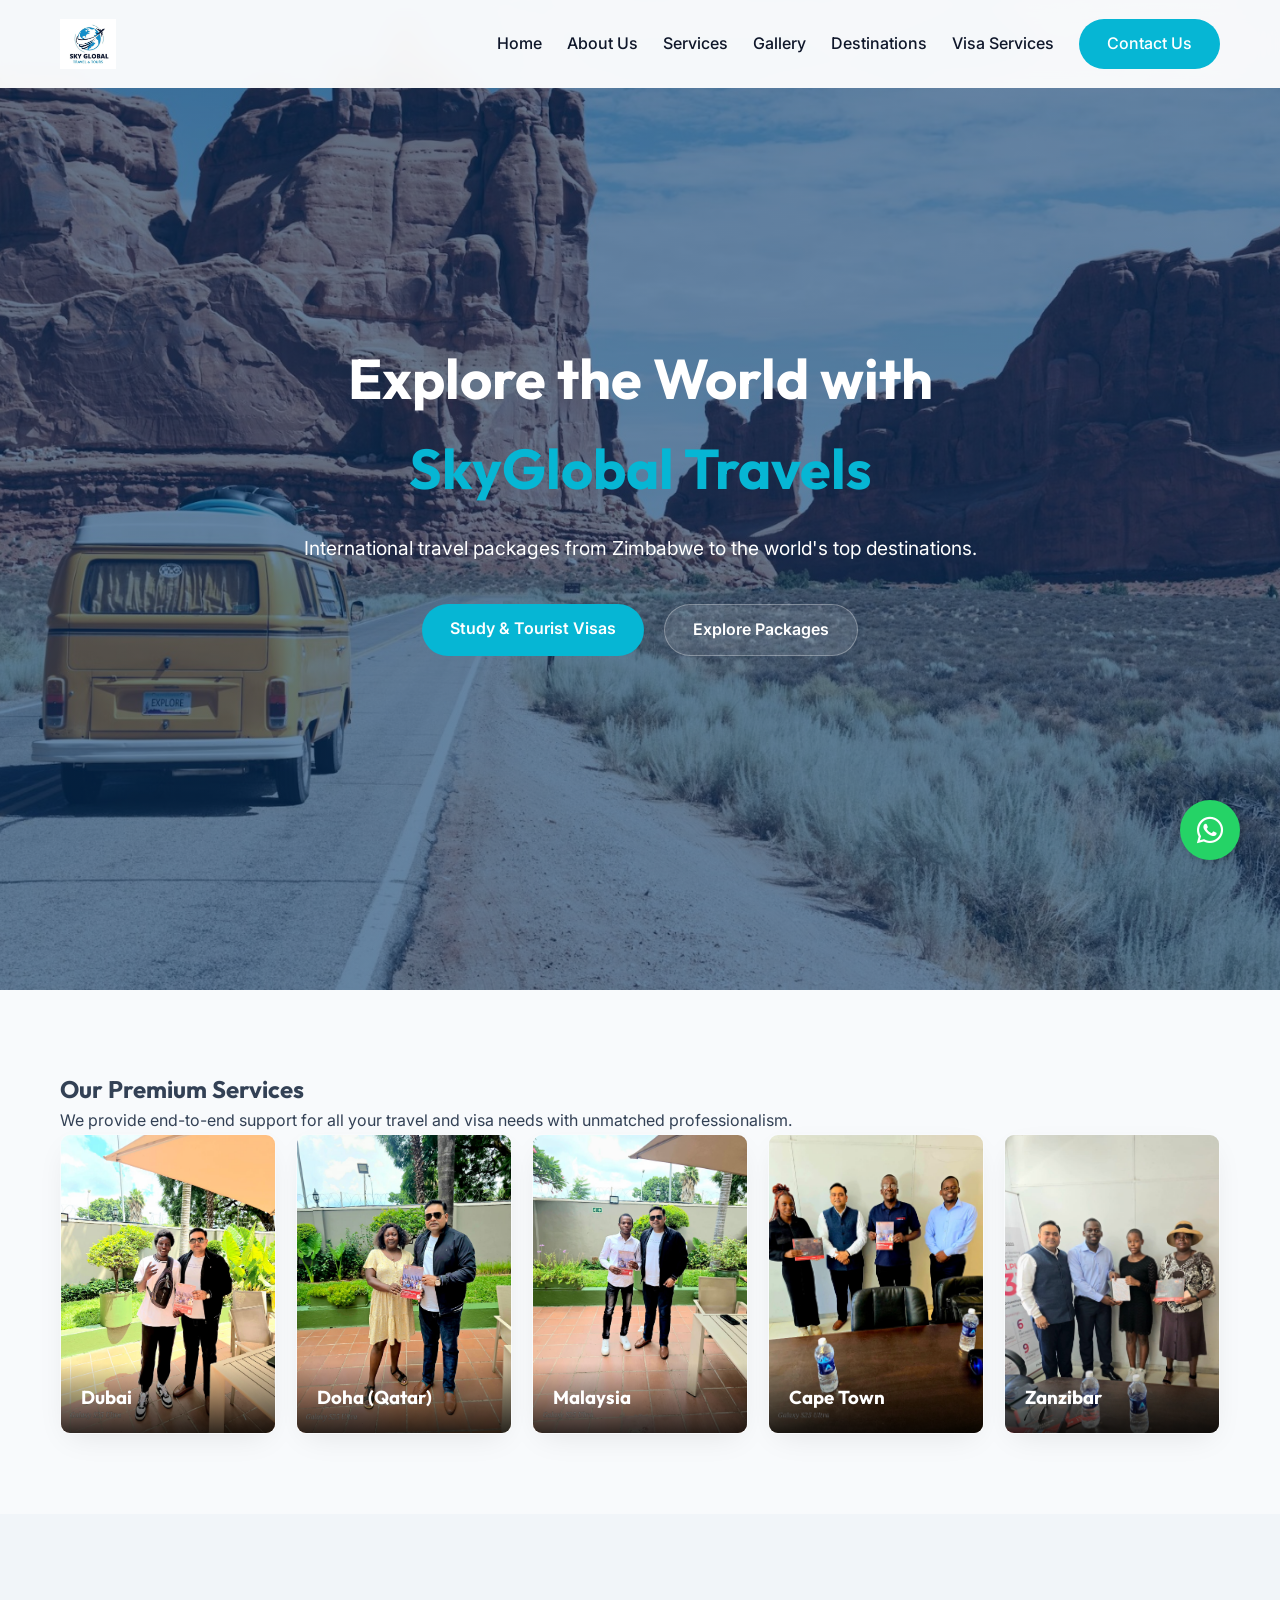
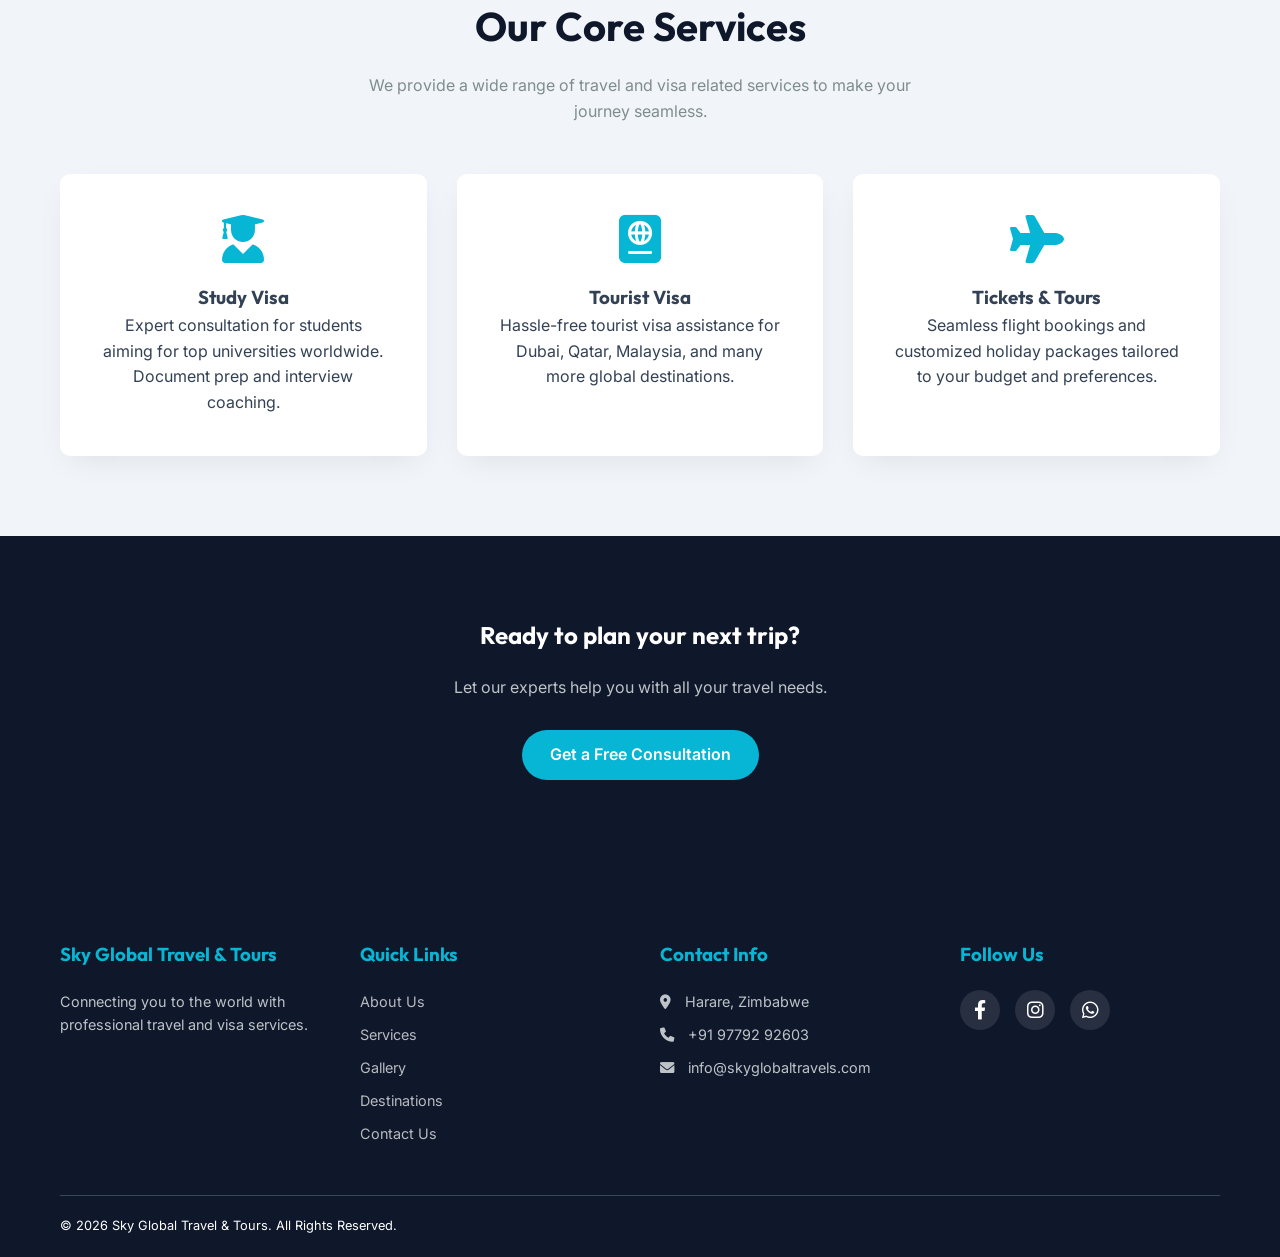
==== commit 40b131a5: "feat: add social media icons in footer and floating whatsapp chat button" ====
--- a/index.html
+++ b/index.html
@@ -238,6 +238,14 @@
                     <p><i class="fas fa-phone" style="margin-right: 10px;"></i> +91 97792 92603</p>
                     <p><i class="fas fa-envelope" style="margin-right: 10px;"></i> info@skyglobaltravels.com</p>
                 </div>
+                <div class="footer-section">
+                    <h3>Follow Us</h3>
+                    <div class="social-links">
+                        <a href="#" class="social-icon" target="_blank"><i class="fab fa-facebook-f"></i></a>
+                        <a href="https://www.instagram.com/skyglobal.travel?igsh=MWVpN3Jyamxycmc2dw%3D%3D&utm_source=qr" class="social-icon" target="_blank"><i class="fab fa-instagram"></i></a>
+                        <a href="https://wa.me/919779292603" class="social-icon" target="_blank"><i class="fab fa-whatsapp"></i></a>
+                    </div>
+                </div>
             </div>
             <div class="footer-bottom">
                 <p>&copy; 2026 Sky Global Travel & Tours. All Rights Reserved.</p>
@@ -245,6 +253,9 @@
         </div>
     </footer>
 
+    <a href="https://wa.me/919779292603" class="whatsapp-float" target="_blank">
+        <i class="fab fa-whatsapp"></i>
+    </a>
     <script src="js/main.js"></script>
 </body>
 
--- a/style/main.css
+++ b/style/main.css
@@ -252,6 +252,31 @@
     border-top: 1px solid #34495E;
     padding-top: 20px;
     font-size: 0.8rem;
+}
+
+.social-links {
+    display: flex;
+    gap: 15px;
+    margin-top: 15px;
+}
+
+.social-icon {
+    width: 40px;
+    height: 40px;
+    background: rgba(255, 255, 255, 0.1);
+    border-radius: 50%;
+    display: flex;
+    align-items: center;
+    justify-content: center;
+    color: white !important;
+    font-size: 1.2rem;
+    transition: var(--transition);
+}
+
+.social-icon:hover {
+    background: var(--secondary-color);
+    transform: translateY(-5px);
+    padding-left: 0 !important; /* Override the default footer hover padding */
 }
 
 /* Common Sections */
@@ -391,4 +416,53 @@
         width: 100%;
         text-align: center;
     }
+}
+
+/* Floating WhatsApp Button */
+.whatsapp-float {
+    position: fixed;
+    width: 60px;
+    height: 60px;
+    bottom: 40px;
+    right: 40px;
+    background-color: #25d366;
+    color: #FFF !important;
+    border-radius: 50px;
+    text-align: center;
+    font-size: 30px;
+    box-shadow: 2px 2px 10px rgba(0, 0, 0, 0.2);
+    z-index: 1000;
+    display: flex;
+    align-items: center;
+    justify-content: center;
+    transition: var(--transition);
+    animation: pulse 2s infinite;
+}
+
+.whatsapp-float:hover {
+    background-color: #128C7E;
+    transform: scale(1.1);
+    box-shadow: 2px 5px 15px rgba(0, 0, 0, 0.3);
+}
+
+@keyframes pulse {
+    0% {
+        box-shadow: 0 0 0 0 rgba(37, 211, 102, 0.5);
+    }
+    70% {
+        box-shadow: 0 0 0 15px rgba(37, 211, 102, 0);
+    }
+    100% {
+        box-shadow: 0 0 0 0 rgba(37, 211, 102, 0);
+    }
+}
+
+@media (max-width: 768px) {
+    .whatsapp-float {
+        width: 50px;
+        height: 50px;
+        bottom: 20px;
+        right: 20px;
+        font-size: 25px;
+    }
 }
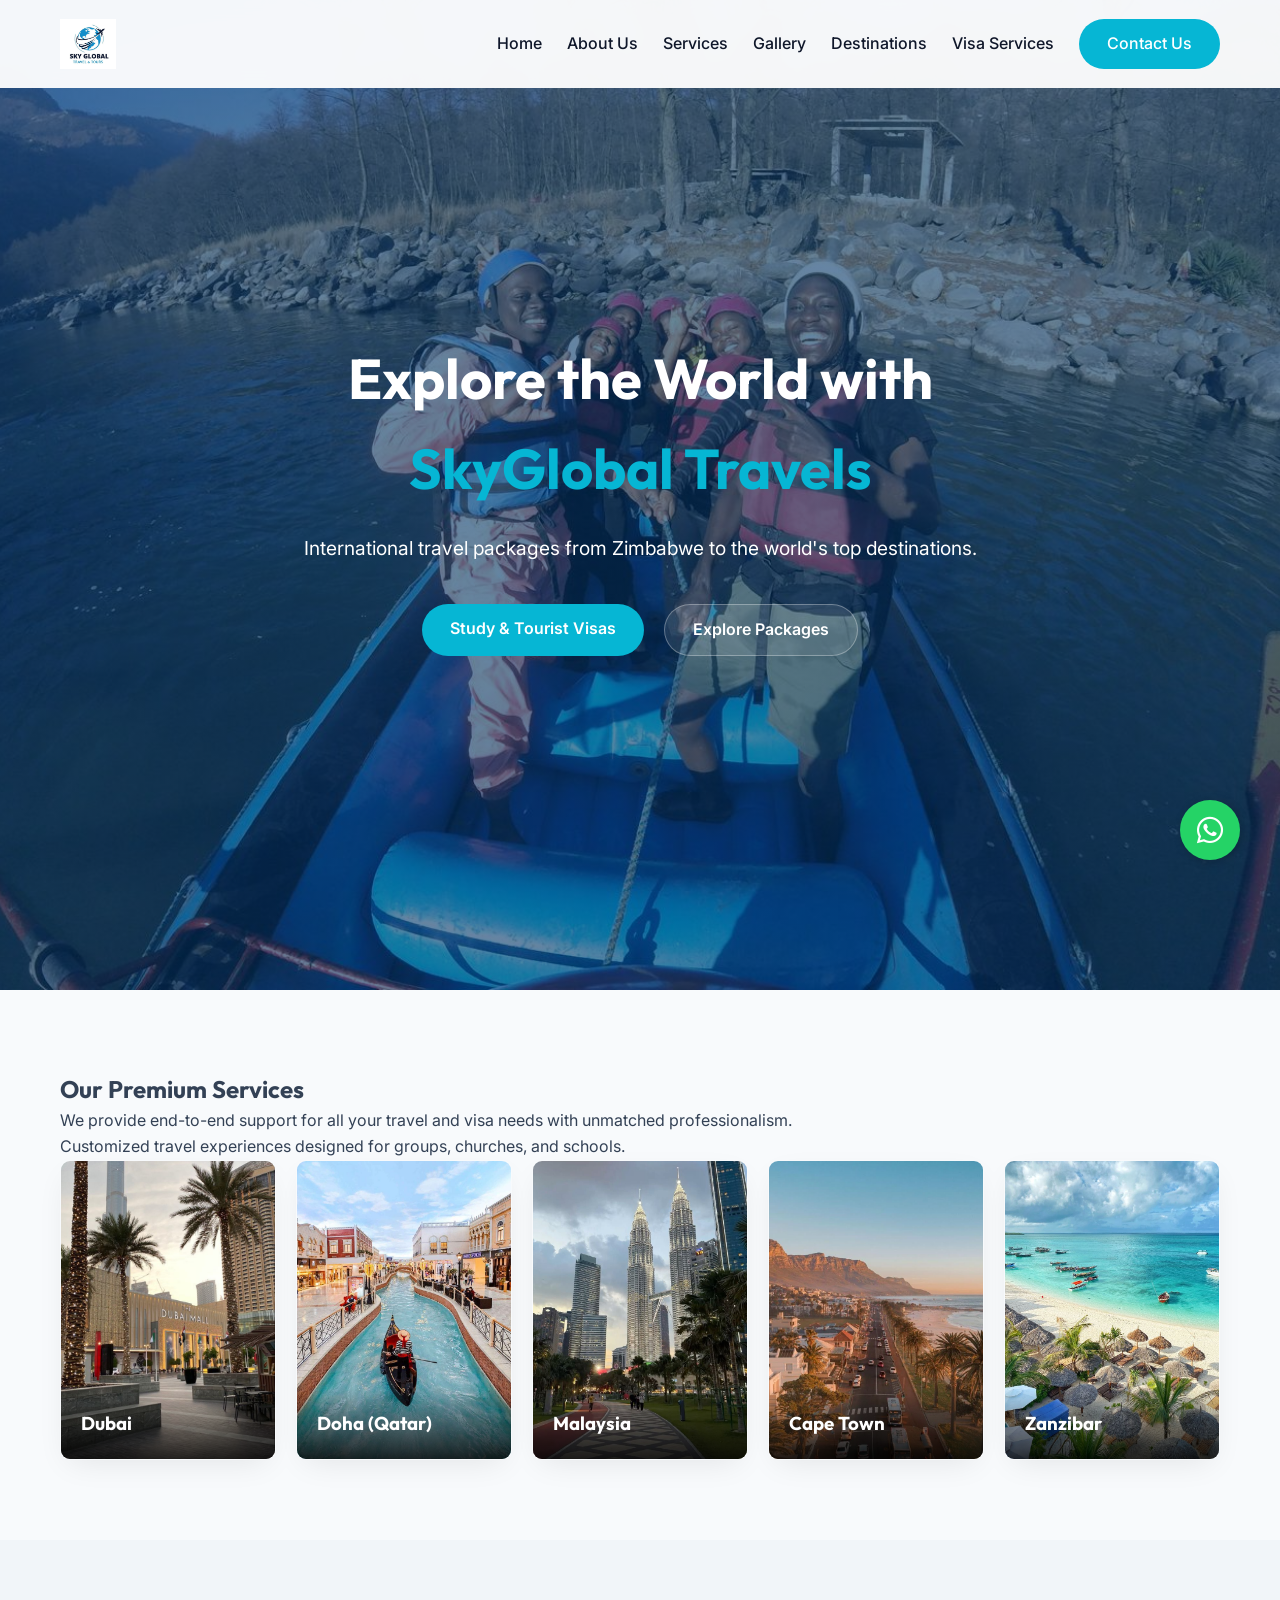
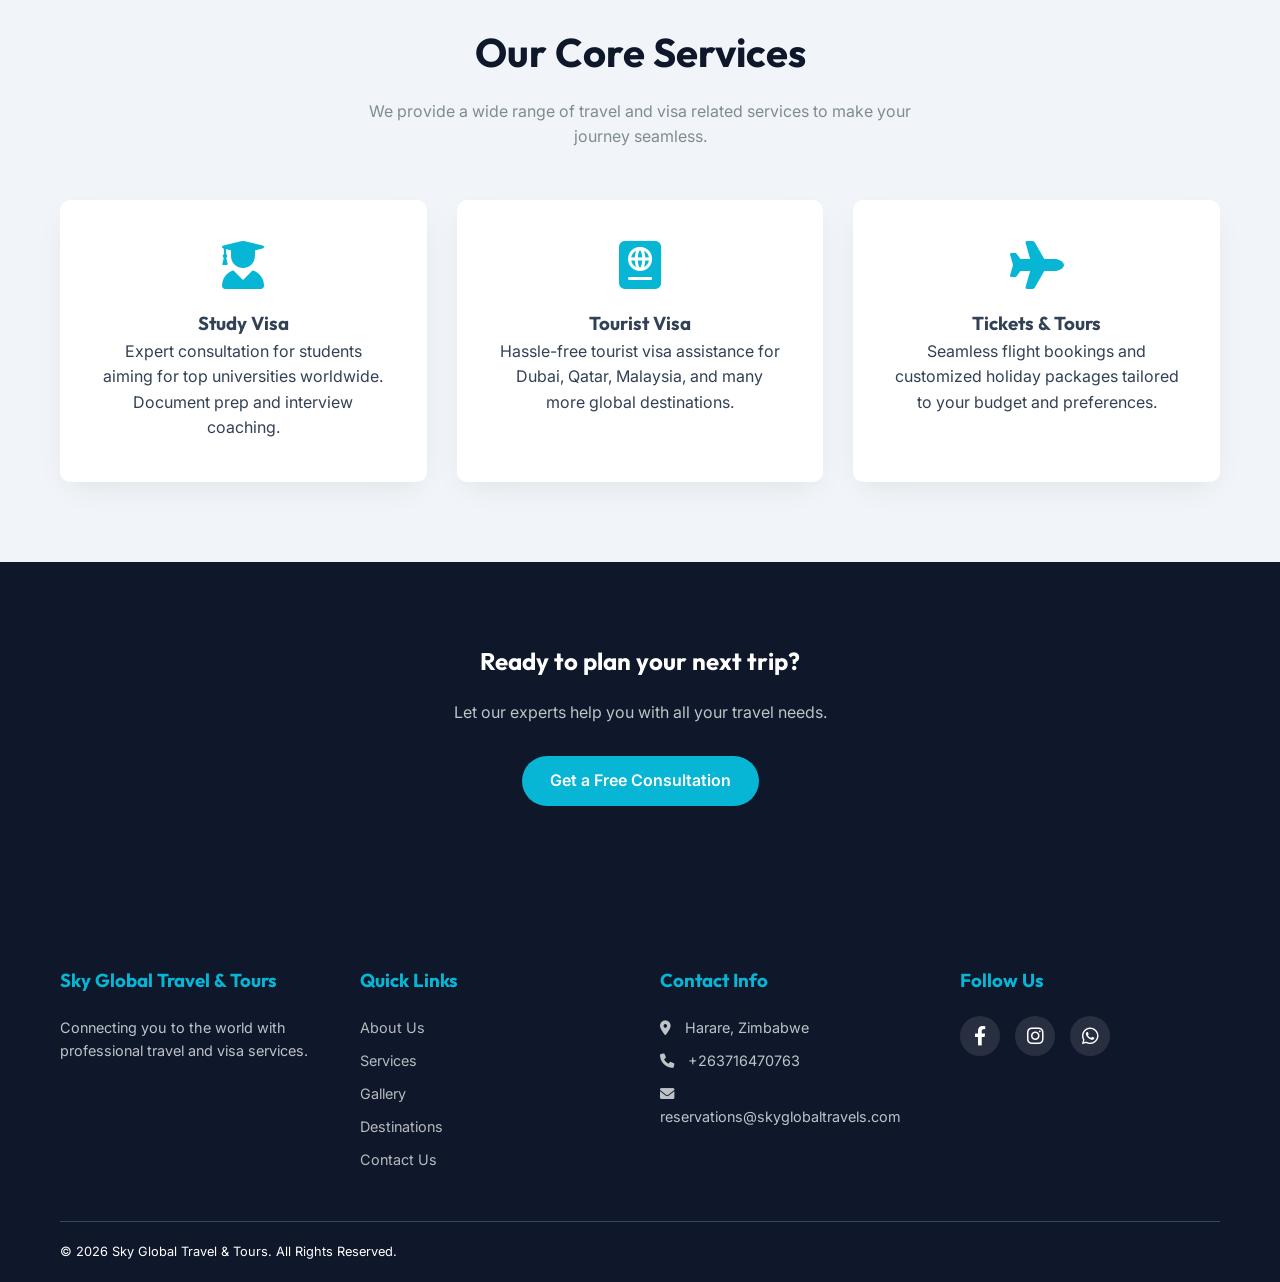
==== commit d050d3f9: "Update website content: refresh gallery, update hero section image, and refine contact information a" ====
--- a/index.html
+++ b/index.html
@@ -13,7 +13,7 @@
     <style>
         .hero {
             height: 110vh;
-            background: linear-gradient(rgba(0, 51, 102, 0.6), rgba(0, 51, 102, 0.6)), url('images/hero.jpeg');
+            background: linear-gradient(rgba(0, 51, 102, 0.6), rgba(0, 51, 102, 0.6)), url('images/hero-p.jpeg');
             background-size: cover;
             background-position: center;
             display: flex;
@@ -140,35 +140,37 @@
             <div class="section-header reveal">
                 <h2>Our Premium Services</h2>
                 <div class="header-line"></div>
-                <p>We provide end-to-end support for all your travel and visa needs with unmatched professionalism.</p>
+                <p>We provide end-to-end support for all your travel and visa needs with unmatched professionalism.
+                    <br> Customized travel experiences designed for groups, churches, and schools.
+                </p>
             </div>
             <div class="destination-grid reveal">
                 <div class="dest-card">
-                    <img src="images/IMG_5553.JPG" alt="Dubai">
+                    <img src="images/dubai.jpeg" alt="Dubai">
                     <div class="dest-info">
                         <h3>Dubai</h3>
                     </div>
                 </div>
                 <div class="dest-card">
-                    <img src="images/IMG_5554.JPG" alt="Doha">
+                    <img src="images/doha.jpeg" alt="Doha">
                     <div class="dest-info">
                         <h3>Doha (Qatar)</h3>
                     </div>
                 </div>
                 <div class="dest-card">
-                    <img src="images/IMG_5555.JPG" alt="Malaysia">
+                    <img src="images/malesiya.jpeg" alt="Malaysia">
                     <div class="dest-info">
                         <h3>Malaysia</h3>
                     </div>
                 </div>
                 <div class="dest-card">
-                    <img src="images/IMG_5556.JPG" alt="Cape Town">
+                    <img src="images/captown.jpeg" alt="Cape Town">
                     <div class="dest-info">
                         <h3>Cape Town</h3>
                     </div>
                 </div>
                 <div class="dest-card">
-                    <img src="images/IMG_5557.JPG" alt="Zanzibar">
+                    <img src="images/zaniba.jpeg" alt="Zanzibar">
                     <div class="dest-info">
                         <h3>Zanzibar</h3>
                     </div>
@@ -235,15 +237,17 @@
                 <div class="footer-section">
                     <h3>Contact Info</h3>
                     <p><i class="fas fa-map-marker-alt" style="margin-right: 10px;"></i> Harare, Zimbabwe</p>
-                    <p><i class="fas fa-phone" style="margin-right: 10px;"></i> +91 97792 92603</p>
-                    <p><i class="fas fa-envelope" style="margin-right: 10px;"></i> info@skyglobaltravels.com</p>
+                    <p><i class="fas fa-phone" style="margin-right: 10px;"></i> +263716470763</p>
+                    <p><i class="fas fa-envelope" style="margin-right: 10px;"></i> reservations@skyglobaltravels.com</p>
                 </div>
                 <div class="footer-section">
                     <h3>Follow Us</h3>
                     <div class="social-links">
                         <a href="#" class="social-icon" target="_blank"><i class="fab fa-facebook-f"></i></a>
-                        <a href="https://www.instagram.com/skyglobal.travel?igsh=MWVpN3Jyamxycmc2dw%3D%3D&utm_source=qr" class="social-icon" target="_blank"><i class="fab fa-instagram"></i></a>
-                        <a href="https://wa.me/919779292603" class="social-icon" target="_blank"><i class="fab fa-whatsapp"></i></a>
+                        <a href="https://www.instagram.com/skyglobal.travel?igsh=MWVpN3Jyamxycmc2dw%3D%3D&utm_source=qr"
+                            class="social-icon" target="_blank"><i class="fab fa-instagram"></i></a>
+                        <a href="https://wa.me/263716470763" class="social-icon" target="_blank"><i
+                                class="fab fa-whatsapp"></i></a>
                     </div>
                 </div>
             </div>
@@ -253,7 +257,7 @@
         </div>
     </footer>
 
-    <a href="https://wa.me/919779292603" class="whatsapp-float" target="_blank">
+    <a href="https://wa.me/263716470763" class="whatsapp-float" target="_blank">
         <i class="fab fa-whatsapp"></i>
     </a>
     <script src="js/main.js"></script>
--- a/style/main.css
+++ b/style/main.css
@@ -174,7 +174,7 @@
 
 .hero {
     height: 110vh;
-    background: linear-gradient(rgba(15, 23, 42, 0.7), rgba(15, 23, 42, 0.7)), url('../images/hero.jpeg');
+    background: linear-gradient(rgba(15, 23, 42, 0.7), rgba(15, 23, 42, 0.7)), url('../images/hero-p.jpeg');
     background-size: cover;
     background-position: center;
     background-attachment: fixed;
@@ -276,7 +276,8 @@
 .social-icon:hover {
     background: var(--secondary-color);
     transform: translateY(-5px);
-    padding-left: 0 !important; /* Override the default footer hover padding */
+    padding-left: 0 !important;
+    /* Override the default footer hover padding */
 }
 
 /* Common Sections */
@@ -316,6 +317,7 @@
     .container {
         padding: 0 15px;
     }
+
     header {
         padding: 0.8rem 0;
     }
@@ -359,7 +361,8 @@
     }
 
     .hero {
-        background-attachment: scroll; /* Better for mobile performance */
+        background-attachment: scroll;
+        /* Better for mobile performance */
     }
 
     .hero-mini {
@@ -449,9 +452,11 @@
     0% {
         box-shadow: 0 0 0 0 rgba(37, 211, 102, 0.5);
     }
+
     70% {
         box-shadow: 0 0 0 15px rgba(37, 211, 102, 0);
     }
+
     100% {
         box-shadow: 0 0 0 0 rgba(37, 211, 102, 0);
     }
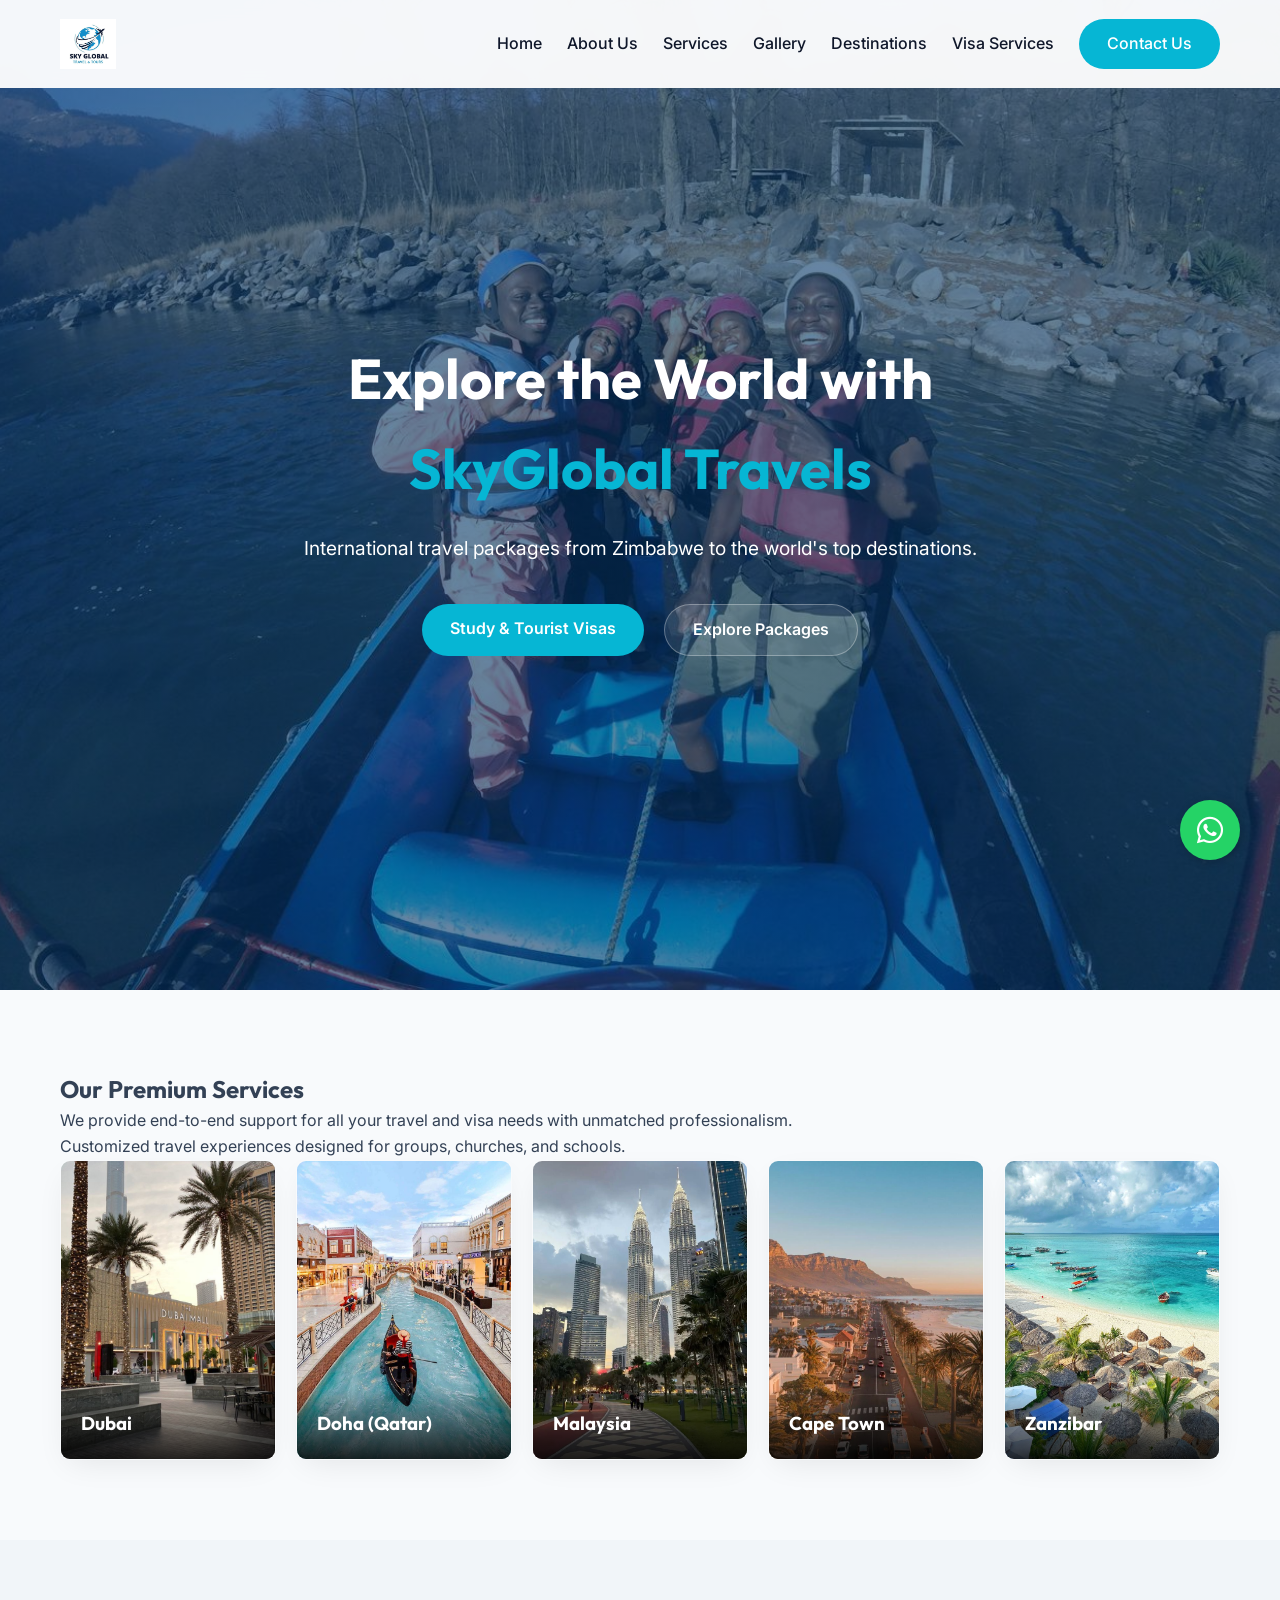
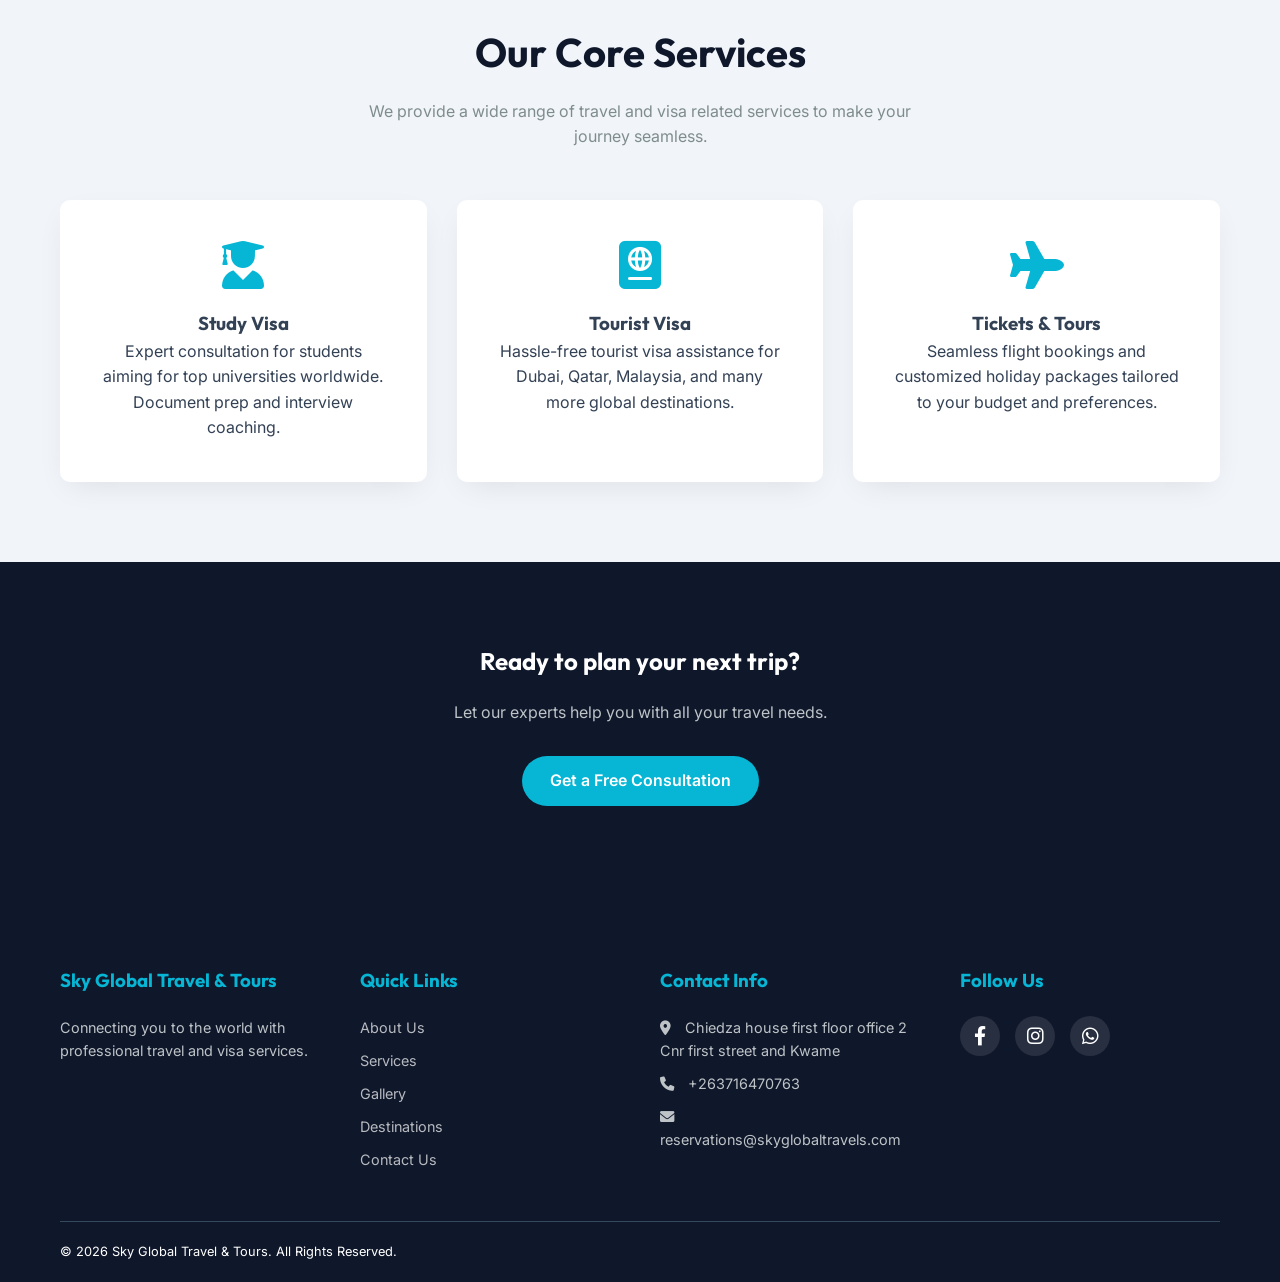
==== commit b32f809d: "Update office address and replace page header background images with solid color" ====
--- a/index.html
+++ b/index.html
@@ -236,7 +236,7 @@
                 </div>
                 <div class="footer-section">
                     <h3>Contact Info</h3>
-                    <p><i class="fas fa-map-marker-alt" style="margin-right: 10px;"></i> Harare, Zimbabwe</p>
+                    <p><i class="fas fa-map-marker-alt" style="margin-right: 10px;"></i> Chiedza house first floor office 2 Cnr first street and Kwame</p>
                     <p><i class="fas fa-phone" style="margin-right: 10px;"></i> +263716470763</p>
                     <p><i class="fas fa-envelope" style="margin-right: 10px;"></i> reservations@skyglobaltravels.com</p>
                 </div>
--- a/style/main.css
+++ b/style/main.css
@@ -10,6 +10,26 @@
     --shadow: 0 10px 30px -10px rgba(0, 0, 0, 0.1);
     --font-heading: 'Outfit', sans-serif;
     --font-body: 'Inter', sans-serif;
+}
+
+.page-header {
+    background: var(--primary-color);
+    padding: 120px 0;
+    text-align: center;
+    color: white;
+}
+
+.page-header h1 {
+    font-size: 3.5rem;
+    margin-bottom: 1rem;
+    font-weight: 700;
+}
+
+.page-header p {
+    font-size: 1.2rem;
+    opacity: 0.9;
+    max-width: 800px;
+    margin: 0 auto;
 }
 
 * {
